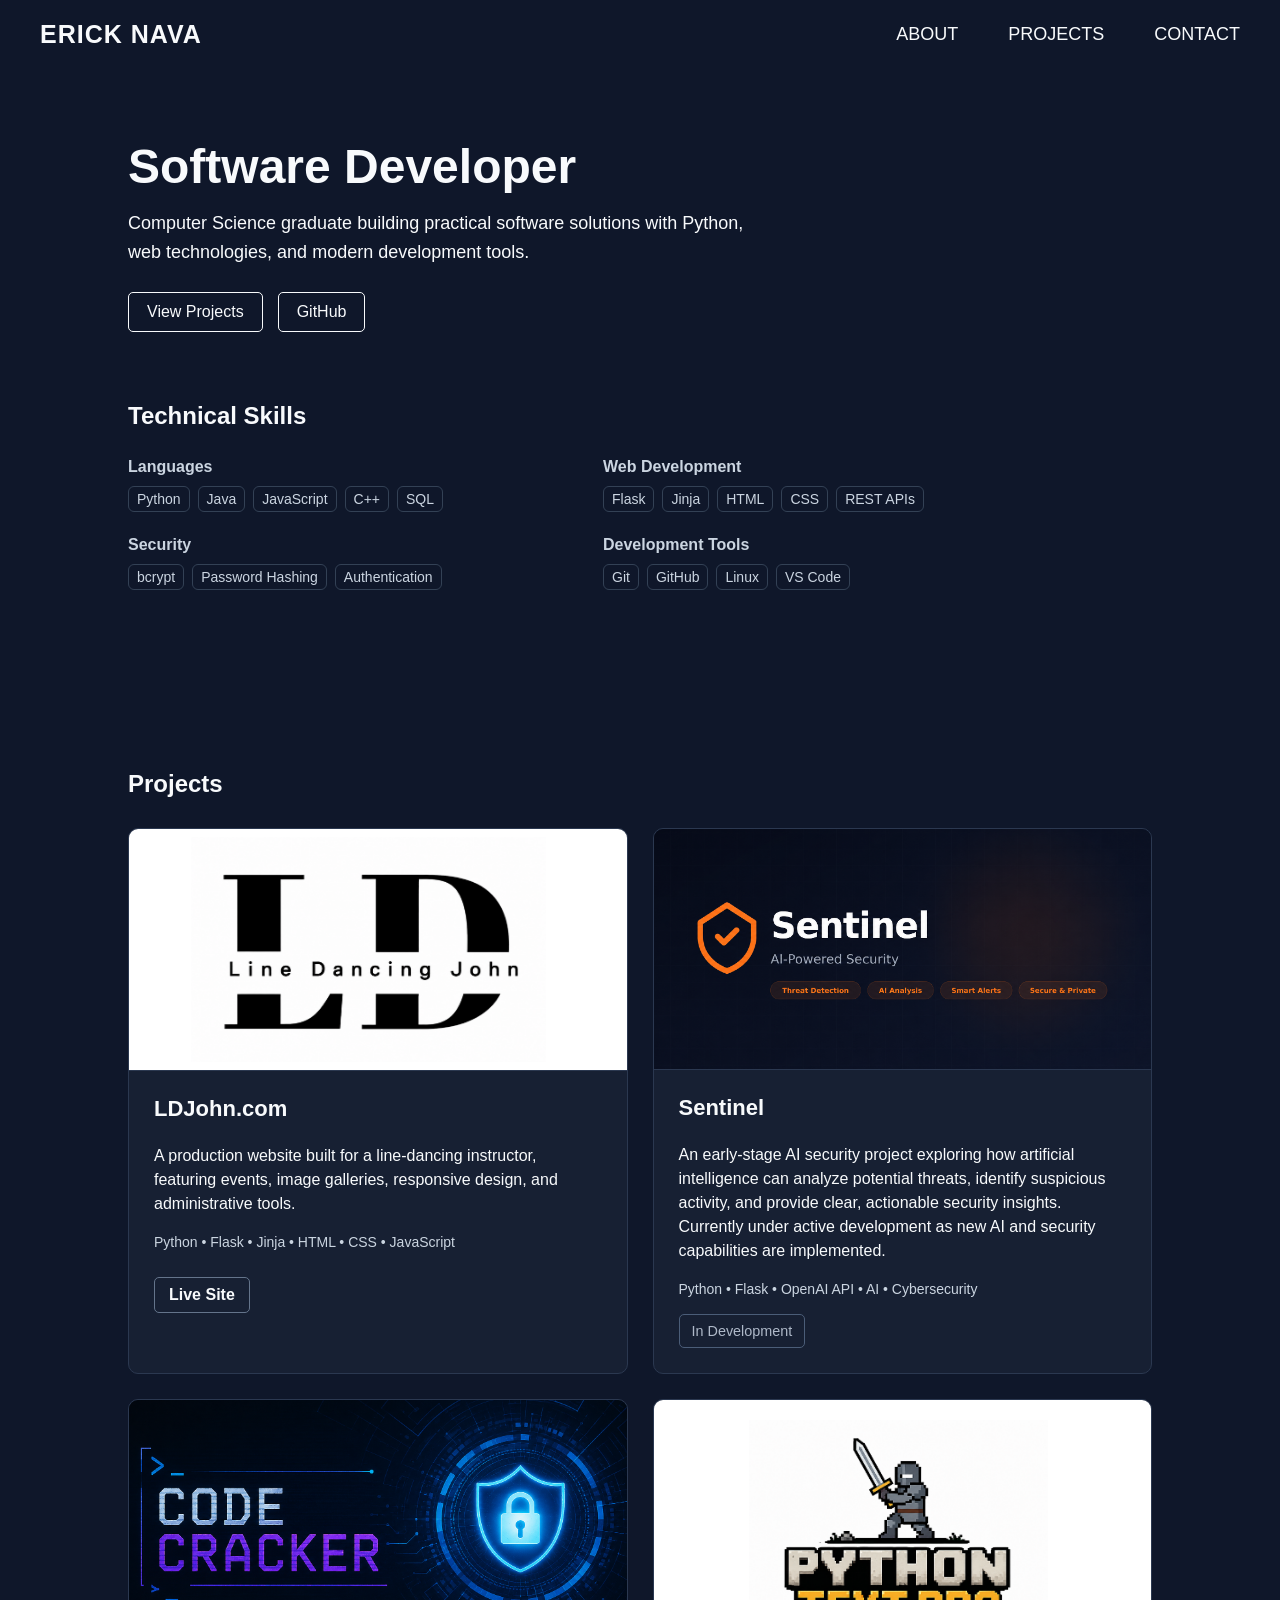
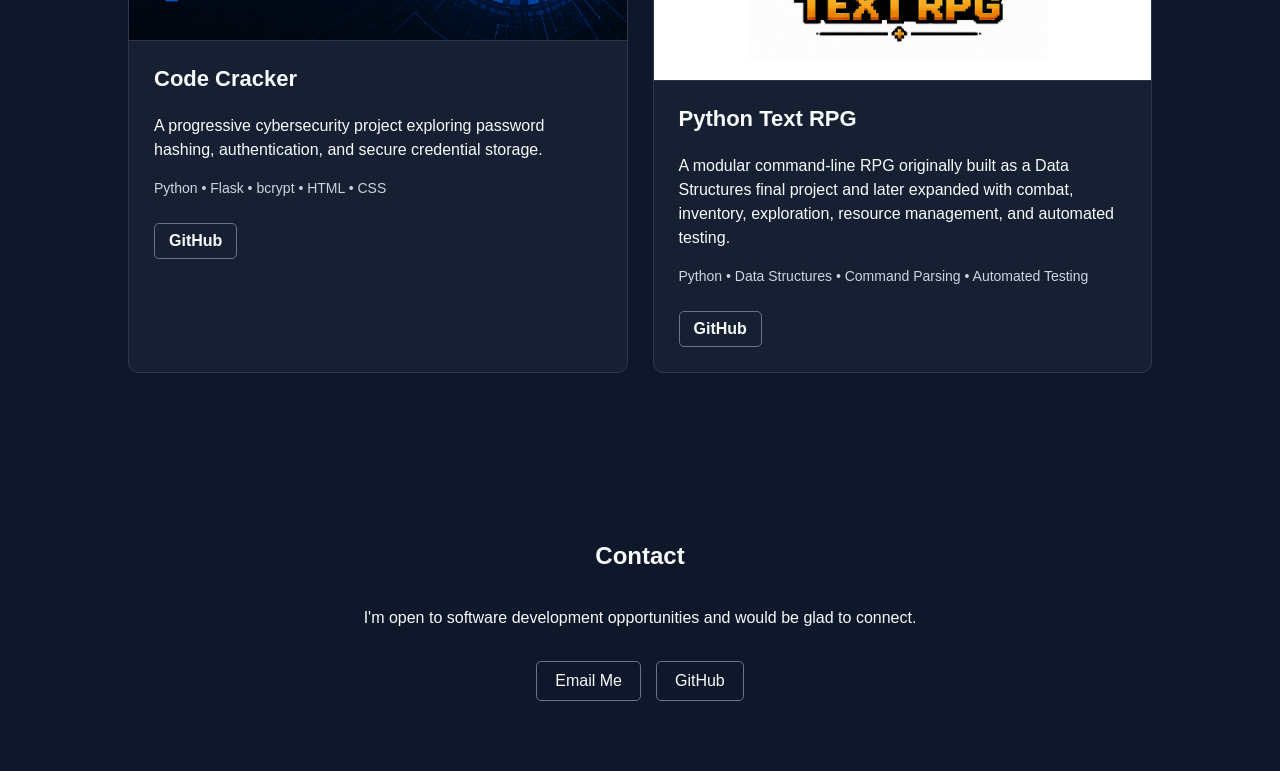
==== index.html @ c324d542 "Create initial developer portfolio" ====
<!DOCTYPE html>
<html lang="en">
<head>
    <meta charset="UTF-8">
    <meta name="viewport" content="width=device-width, initial-scale=1.0">
    <link rel="stylesheet" href="style.css">
    <title>Erick Nava</title>
</head>
<body>
    <header>
        <nav>
            <p>ERICK NAVA</p>

            <div class="nav-links">
                <a href="#about">ABOUT</a>
                <a href="#projects">PROJECTS</a>
                <a href="#contact">CONTACT</a>
            </div>
        </nav>
    </header>

    <main>

        <section id="about">

            <div class="about-intro">
                <h1>Software Developer</h1>

                <p>
                    Computer Science graduate building practical software solutions
                    with Python, web technologies, and modern development tools.
                </p>

                <div class="hero-actions">
                    <a href="#projects">View Projects</a>

                    <a href="https://github.com/ErickNava86" target="_blank"
                    rel="noopener noreferrer">GitHub</a>
                </div>
            </div>

            <div class="about-skills">
                <h2>Technical Skills</h2>

                <div class="skill-grid">
                    <div class="skill-card">
                        <h3>Languages</h3>
                        <div class="skill-tags">
                            <span>Python</span>
                            <span>Java</span>
                            <span>JavaScript</span>
                            <span>C++</span>
                            <span>SQL</span>
                        </div>
                    </div>

                    <div class="skill-card">
                        <h3>Web Development</h3>
                        <div class="skill-tags">
                            <span>Flask</span>
                            <span>Jinja</span>
                            <span>HTML</span>
                            <span>CSS</span>
                            <span>REST APIs</span>
                        </div>
                    </div>

                    <div class="skill-card">
                        <h3>Security</h3>
                        <div class="skill-tags">
                            <span>bcrypt</span>
                            <span>Password Hashing</span>
                            <span>Authentication</span>
                        </div>
                    </div>

                    <div class="skill-card">
                        <h3>Development Tools</h3>
                        <div class="skill-tags">
                            <span>Git</span>
                            <span>GitHub</span>
                            <span>Linux</span>
                            <span>VS Code</span>
                        </div>
                    </div>
                </div>
            </div>

        </section>

        <section id="projects">

            <h2>Projects</h2>

            <div class="project-grid">

                <article class="project-card">
                
                    <img
                        src="images/LD-Icon.png"
                        alt="LDJohn.com website"
                        class="project-image LD-logo"
                    >
                
                    <div class="project-content">
                    
                        <h3>LDJohn.com</h3>
                    
                        <p>
                            A production website built for a line-dancing instructor,
                            featuring events, image galleries, responsive design,
                            and administrative tools.
                        </p>
                    
                        <p class="project-tech">
                            Python • Flask • Jinja • HTML • CSS • JavaScript
                        </p>
                    
                        <div class="project-links">
                            <a
                                href="https://ldjohn.com"
                                target="_blank"
                                rel="noopener noreferrer"
                            >
                                Live Site
                            </a>
                        </div>
                    
                    </div>
                
                </article>

                <article class="project-card">
                    <img
                        src="images/sentinel-logo.png"
                        alt="Sentinel AI Security project"
                        class="project-image"
                    >

                    <div class="project-content">
                        <h3>Sentinel</h3>
                    
                        <p>
                            An early-stage AI security project exploring how artificial
                            intelligence can analyze potential threats, identify suspicious
                            activity, and provide clear, actionable security insights.
                            Currently under active development as new AI and security
                            capabilities are implemented.
                        </p>
                    
                        <p class="project-tech">
                            Python • Flask • OpenAI API • AI • Cybersecurity
                        </p>
                    
                        <div class="project-links">
                            <span class="project-status">In Development</span>
                        </div>
                        
                    </div>
                </article>

                <article class="project-card">
                
                    <img
                        src="images/code-cracker-logo.png"
                        alt="Password Security Lab login interface"
                        class="project-image code-cracker-logo"
                    >
                
                    <div class="project-content">
                    
                        <h3>Code Cracker</h3>
                    
                        <p>
                            A progressive cybersecurity project exploring password hashing,
                            authentication, and secure credential storage.
                        </p>
                    
                        <p class="project-tech">
                            Python • Flask • bcrypt • HTML • CSS
                        </p>
                    
                        <div class="project-links">
                            <a
                                href="https://github.com/ErickNava86"
                                target="_blank"
                                rel="noopener noreferrer"
                            >
                                GitHub
                            </a>
                        </div>
                    
                    </div>
                
                </article>
                    


                <article class="project-card">

                    <img
                        src="images/python-text-rpg-logo.png"
                        alt="Python Text RPG"
                        class="project-image rpg-logo"
                    >

                    <div class="project-content">
                    
                        <h3>Python Text RPG</h3>
                    
                        <p>
                            A modular command-line RPG originally built as a Data Structures
                            final project and later expanded with combat, inventory, exploration,
                            resource management, and automated testing.
                        </p>
                    
                        <p class="project-tech">
                            Python • Data Structures • Command Parsing • Automated Testing
                        </p>
                    
                        <div class="project-links">
                            <a
                                href="https://github.com/ErickNava86/python-text-rpg"
                                target="_blank"
                                rel="noopener noreferrer"
                            >
                                GitHub
                            </a>
                        </div>
                    
                    </div>
                
                </article>

            </div>

        </section>

        <section id="contact">
            <h2>Contact</h2>

            <p>
                I'm open to software development opportunities and would be glad to connect.
            </p>

            <div class="contact-links">
                <a href="mailto:navaerick86@gmail.com">Email Me</a>
                <a href="https://github.com/ErickNava86" target="_blank"
                rel="noopener noreferrer">GitHub</a>
            </div>

        </section>

    </main>

</body>

</html>
---- style.css ----
/* ----- GLOBAL ----- */

html {
    scroll-behavior: smooth;
}

body {
    margin: 0;
    font-family: Arial, sans-serif;
    background-color: #0f172a;
    color: #f8fafc;
}

#about,
#projects,
#contact {
    scroll-margin-top: 80px;
    max-width: 1200px;
    margin-left: auto;
    margin-right: auto;
}

/* ---- HEADER ----- */

header {
    position: sticky;
    top: 0;
    z-index: 1000;
    background-color: #0f172a;
}

/* ----- NAVIGATION ----- */

nav {
    display: flex;
    justify-content: space-between;
    max-width: 1300px;
    margin: 0 auto;
    align-items: center;
    padding: 20px 40px;
}

.nav-links {
    display: flex;
    gap: 50px;
}

.nav-links a {
    color: #f8fafc;
    text-decoration: none;
    font-size: 18px;
}

nav p {
    margin: 0;
    font-weight: 900;
    font-size: 25px;
    letter-spacing: 1px;
}

/* ----- ABOUT ----- */

#about {
    padding: 70px 10% 80px 10%;
}

.about-intro {
    margin-bottom: 70px;
}

#about h1 {
    font-size: 48px;
    margin: 0 0 15px 0;
}

#about .about-intro p {
    font-size: 18px;
    line-height: 1.6;
    max-width: 650px;
    margin: 0;
}

.hero-actions a:hover,
.project-links a:hover,
.contact-links a:hover {
    background-color: #253352;
}

.hero-actions {
    display: flex;
    gap: 15px;
    margin-top: 25px;
}

.hero-actions a {
    color: #f8fafc;
    text-decoration: none;
    border: 1px solid #f8fafc;
    padding: 10px 18px;
    border-radius: 5px;
}

/* ----- SKILLS ----- */

.about-skills {
    max-width: 900px;
}

.about-skills h2 {
    margin: 0 0 28px 0;
    font-size: 24px;
}

.skill-grid {
    display: grid;
    grid-template-columns: repeat(2, 1fr);
    gap: 24px 50px;
}

.skill-card {
    padding: 0;
}

.skill-card h3 {
    margin: 0 0 10px 0;
    font-size: 16px;
    font-weight: 600;
    color: #cbd5e1;
}

.skill-tags {
    display: flex;
    gap: 8px;
    flex-wrap: wrap;
}

.skill-tags span {
    padding: 4px 8px;
    background-color: transparent;
    border: 1px solid #334155;
    border-radius: 6px;
    color: #cbd5e1;
    font-size: 14px;
}

/* ----- PROJECTS ----- */

#projects {
    padding: 80px 10%;
}

.project-grid {
    display: grid;
    grid-template-columns: repeat(2, 1fr);
    gap: 25px;
    margin-top: 30px;
}

.project-card {
    background-color: #172033;
    border: 1px solid #2b3850;
    border-radius: 10px;
    overflow: hidden;
    padding: 0;
}
.project-image {
    width: 100%;
    height: 240px;
    display: block;
    object-fit: cover;
    border-bottom: 1px solid #2b3850;
}

.project-content {
    padding: 25px;
}

.LD-logo {
    height: 225px;
    object-fit: contain;
    object-position: center;
    background-color: #ffffff;
    padding: 8px;
    object-position: 38% center;

}

.code-cracker-logo {
    width: 100%;
    height: 240px;
    object-fit: cover;
    object-position: center;
    padding: 0;
}

.rpg-logo {
    object-fit: contain;
    object-position: center;
    background-color: #ffffff;
    padding: 20px;
    object-position: 38% center;
}

.project-card h3 {
    margin-top: 0;
    font-size: 22px;
}

.project-card p {
    line-height: 1.5;
}

.project-tech {
    font-size: 14px;
    color: #cbd5e1;
}

.project-links a {
    display: inline-block;
    color: #f8fafc;
    text-decoration: none;
    font-weight: 600;
    border: 1px solid #64748b;
    padding: 8px 14px;
    border-radius: 5px;
    margin-top: 10px;
}

.project-status {
    display: inline-block;
    padding: 8px 12px;
    border: 1px solid #4b5d78;
    border-radius: 5px;
    color: #aeb8c8;
    font-size: 0.9rem;
}

/* ----- CONTACT ----- */

#contact {
    padding: 70px 10%;
    text-align: center;
}

#contact p {
    max-width: 600px;
    line-height: 1.6;
    text-align: center;
    margin: 0 auto;
    padding: 15px 0 30px 0;
}

.contact-links {
    display: flex;
    gap: 15px;
    justify-content: center;
}

.contact-links a {
    display: inline-block;
    color: #f8fafc;
    text-decoration: none;
    border: 1px solid #64748b;
    padding: 10px 18px;
    border-radius: 5px;
}


/* ----- RESPONSIVE ----- */


/* ----- SMALL LAPTOP ----- */

@media (max-width: 1100px) {

    nav {
        max-width: 1000px;
    }

}

/* ----- TABLET ----- */

@media (max-width: 900px) {

    nav {
        max-width: 800px;
        padding: 20px 40px;
    }

    nav p {
        font-size: x-large;
    }

    .nav-links {
        gap: 30px;
    }

    #about {
        padding-top: 55px;
        padding-bottom: 65px;
    }

    .about-intro {
        margin-bottom: 55px;
    }

    .skill-grid {
        gap: 22px 35px;
    }

}


/* ----- PHONE ----- */

@media (max-width: 600px) {

    nav {
        flex-direction: column;
        gap: 20px;
    }

    .nav-links {
        gap: 28px;
    }

    #about {
        padding: 60px 8%;
    }

    .about-intro {
        margin-bottom: 55px;
    }

    #about h1 {
        font-size: 38px;
    }

    .about-skills h2,
    .skill-card h3 {
        text-align: center;
    }

    .skill-grid {
        grid-template-columns: 1fr;
        gap: 24px;
    }

    .skill-tags {
        justify-content: center;
    }

    .project-grid {
        grid-template-columns: 1fr;
        gap: 20px;
    }

    .project-image {
        height: 200px;
    }

    .project-content {
        padding: 24px;
    }

    #projects h2 {
        text-align: center;
    }


    #contact {
        padding: 10px 8% 50px 8%;
    }
}
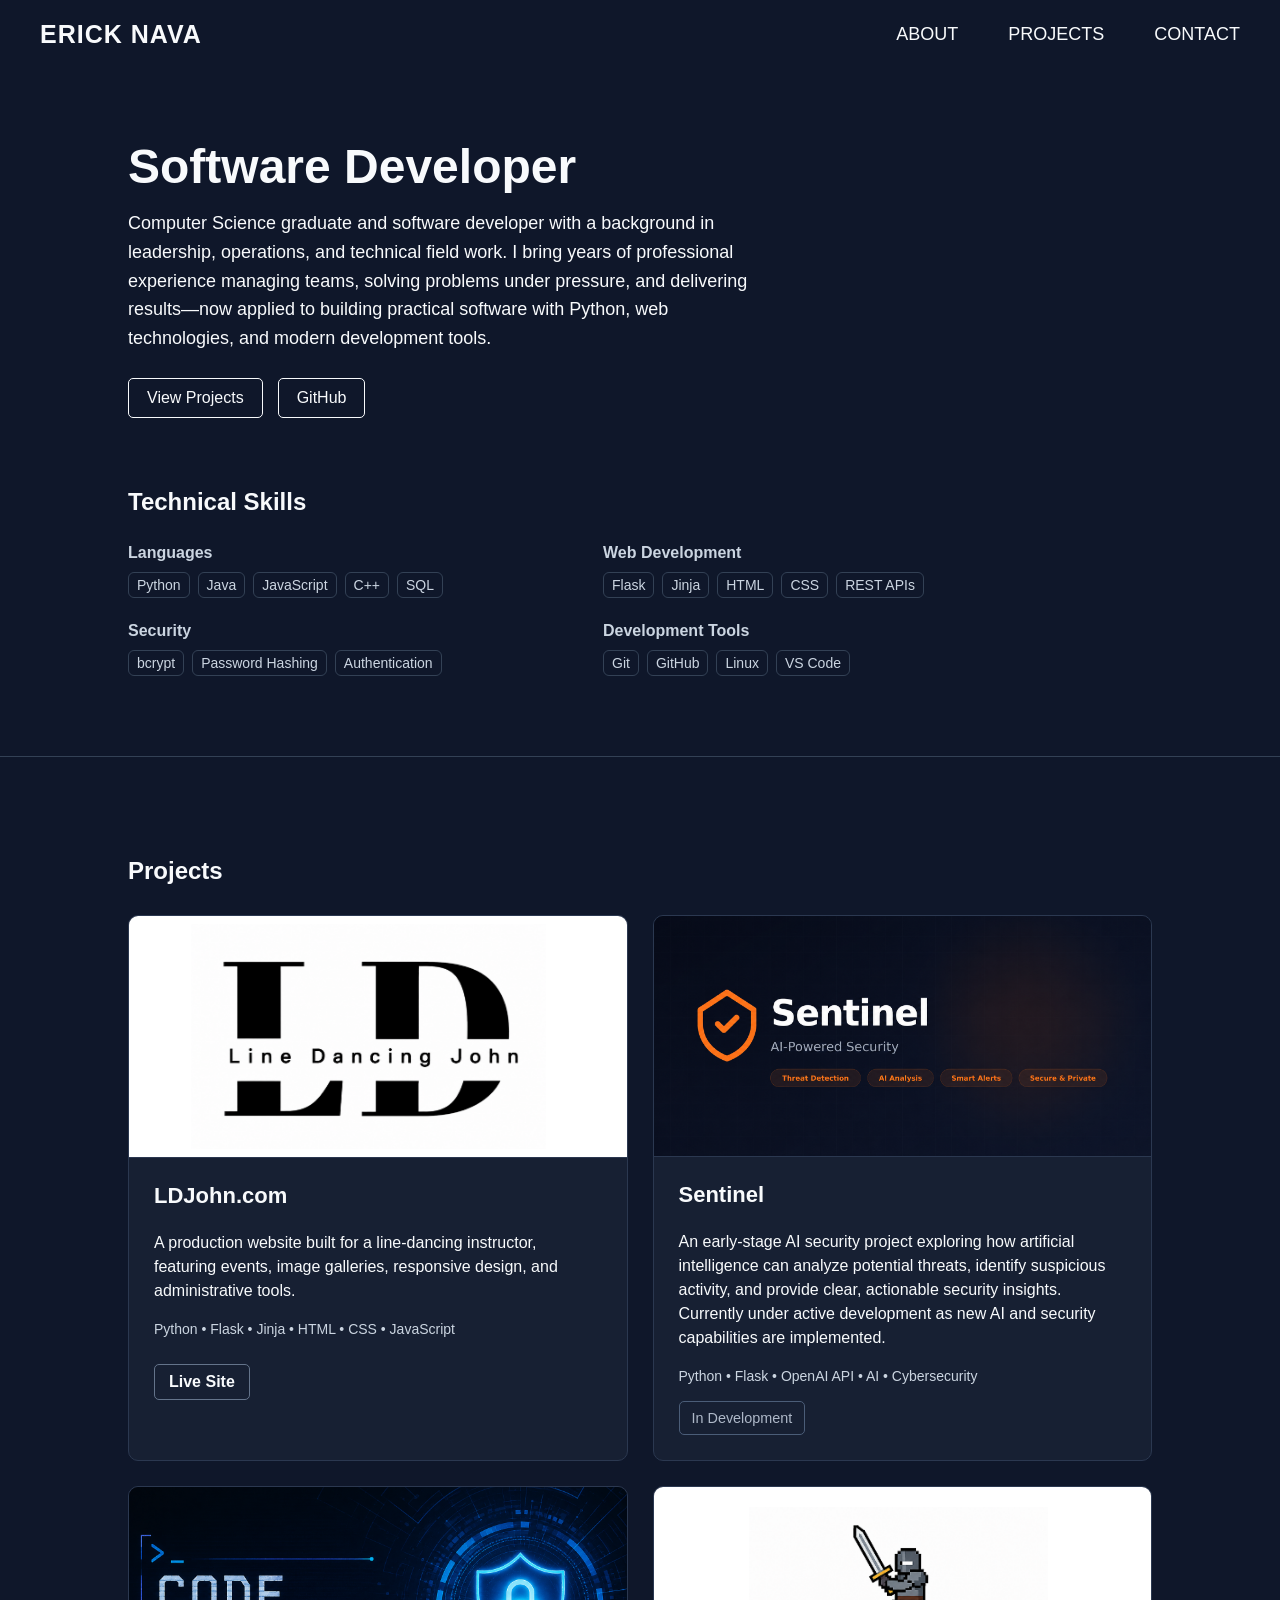
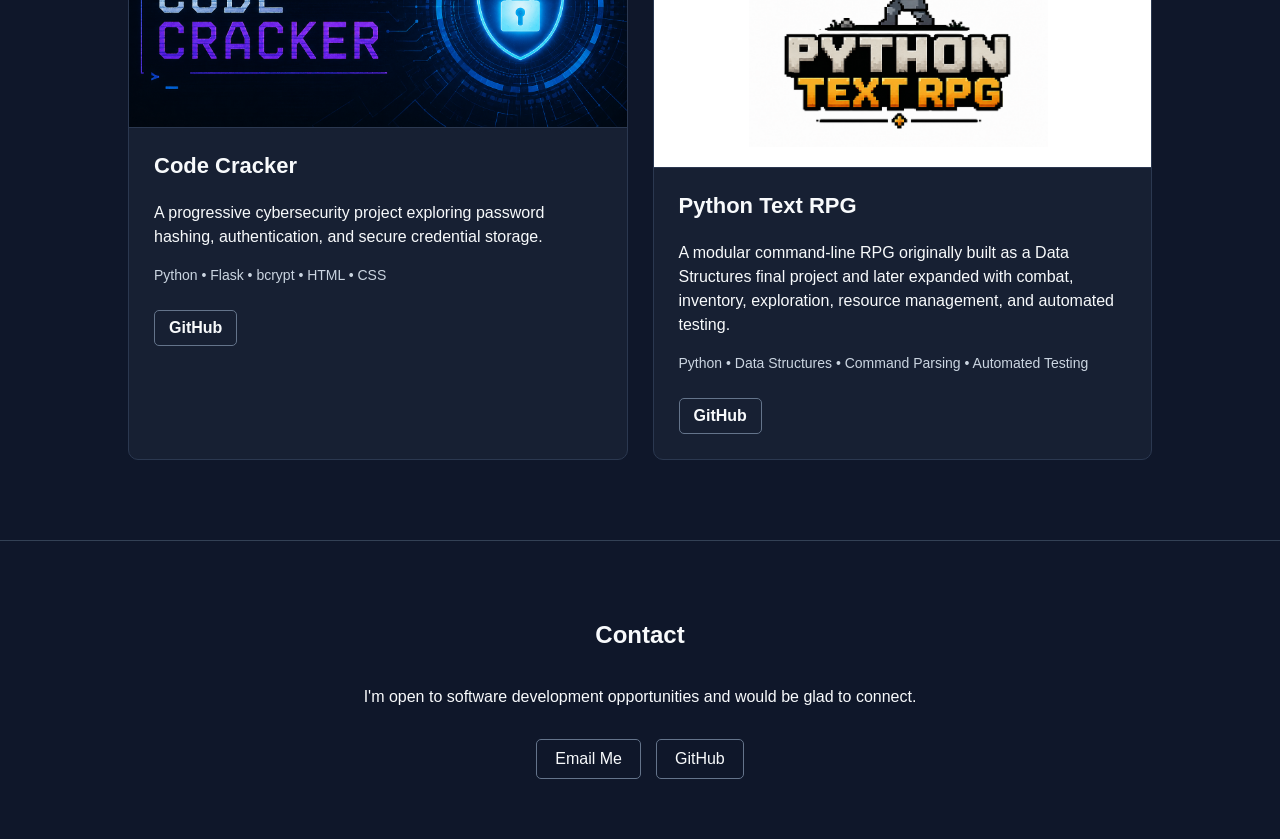
==== commit 7c8f1363: "About section update" ====
--- a/index.html
+++ b/index.html
@@ -27,8 +27,10 @@
                 <h1>Software Developer</h1>
 
                 <p>
-                    Computer Science graduate building practical software solutions
-                    with Python, web technologies, and modern development tools.
+                Computer Science graduate and software developer with a background in leadership, operations, 
+                and technical field work. I bring years of professional experience managing teams, 
+                solving problems under pressure, and delivering results—now applied to building practical software with Python, 
+                web technologies, and modern development tools.
                 </p>
 
                 <div class="hero-actions">
--- a/style.css
+++ b/style.css
@@ -147,6 +147,7 @@
 
 #projects {
     padding: 80px 10%;
+    border-top: 1px solid #334155;
 }
 
 .project-grid {
@@ -238,8 +239,9 @@
 /* ----- CONTACT ----- */
 
 #contact {
-    padding: 70px 10%;
+    padding: 60px 10%;
     text-align: center;
+    border-top: 1px solid #334155;
 }
 
 #contact p {
@@ -314,7 +316,7 @@
 
 /* ----- PHONE ----- */
 
-@media (max-width: 600px) {
+@media (max-width: 550px) {
 
     nav {
         flex-direction: column;
@@ -325,8 +327,10 @@
         gap: 28px;
     }
 
+    /* ABOUT */
+
     #about {
-        padding: 60px 8%;
+        padding: 60px 8% 25px;
     }
 
     .about-intro {
@@ -342,13 +346,22 @@
         text-align: center;
     }
 
+    /* SKILLS */
+
     .skill-grid {
         grid-template-columns: 1fr;
         gap: 24px;
     }
 
     .skill-tags {
-        justify-content: center;
+        justify-content: flex-start;
+    }
+
+    /* PROJECTS */
+
+    #projects {
+    padding: 28px 8% 80px;
+    border-top: 1px solid #334155;
     }
 
     .project-grid {
@@ -365,11 +378,35 @@
     }
 
     #projects h2 {
-        text-align: center;
-    }
-
+        text-align: left;
+    }
+
+    /* ----- PHONE CONTACT ----- */
 
     #contact {
         padding: 10px 8% 50px 8%;
     }
-}
+
+    /* ---- PHONE TECH SKILLS ----- */
+
+    .about-skills {
+        text-align: left;
+    }
+
+    .about-skills h2 {
+        text-align: left;
+    }
+
+    .skill-card {
+        text-align: left;
+    }
+
+    .skill-card h3 {
+        text-align: left;
+    }
+
+    .skill-tags {
+        justify-content: flex-start;
+    }
+
+}
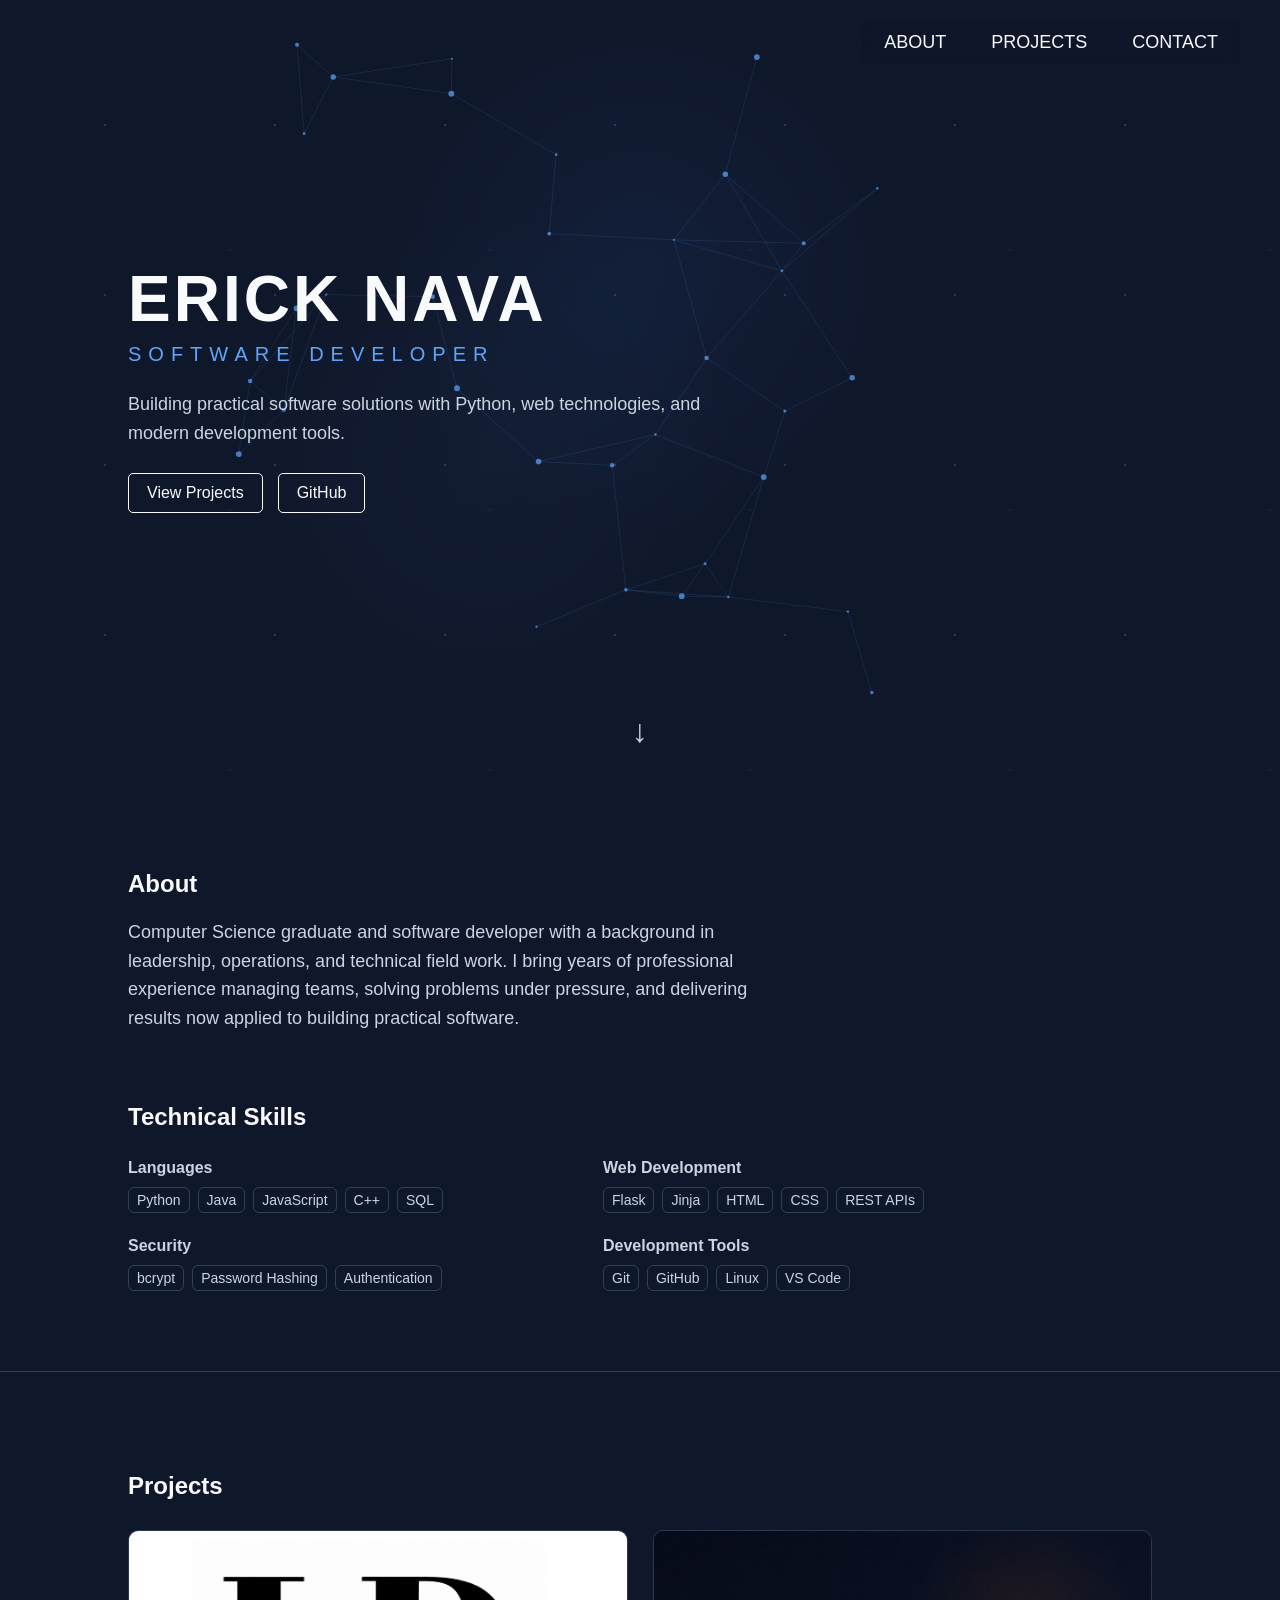
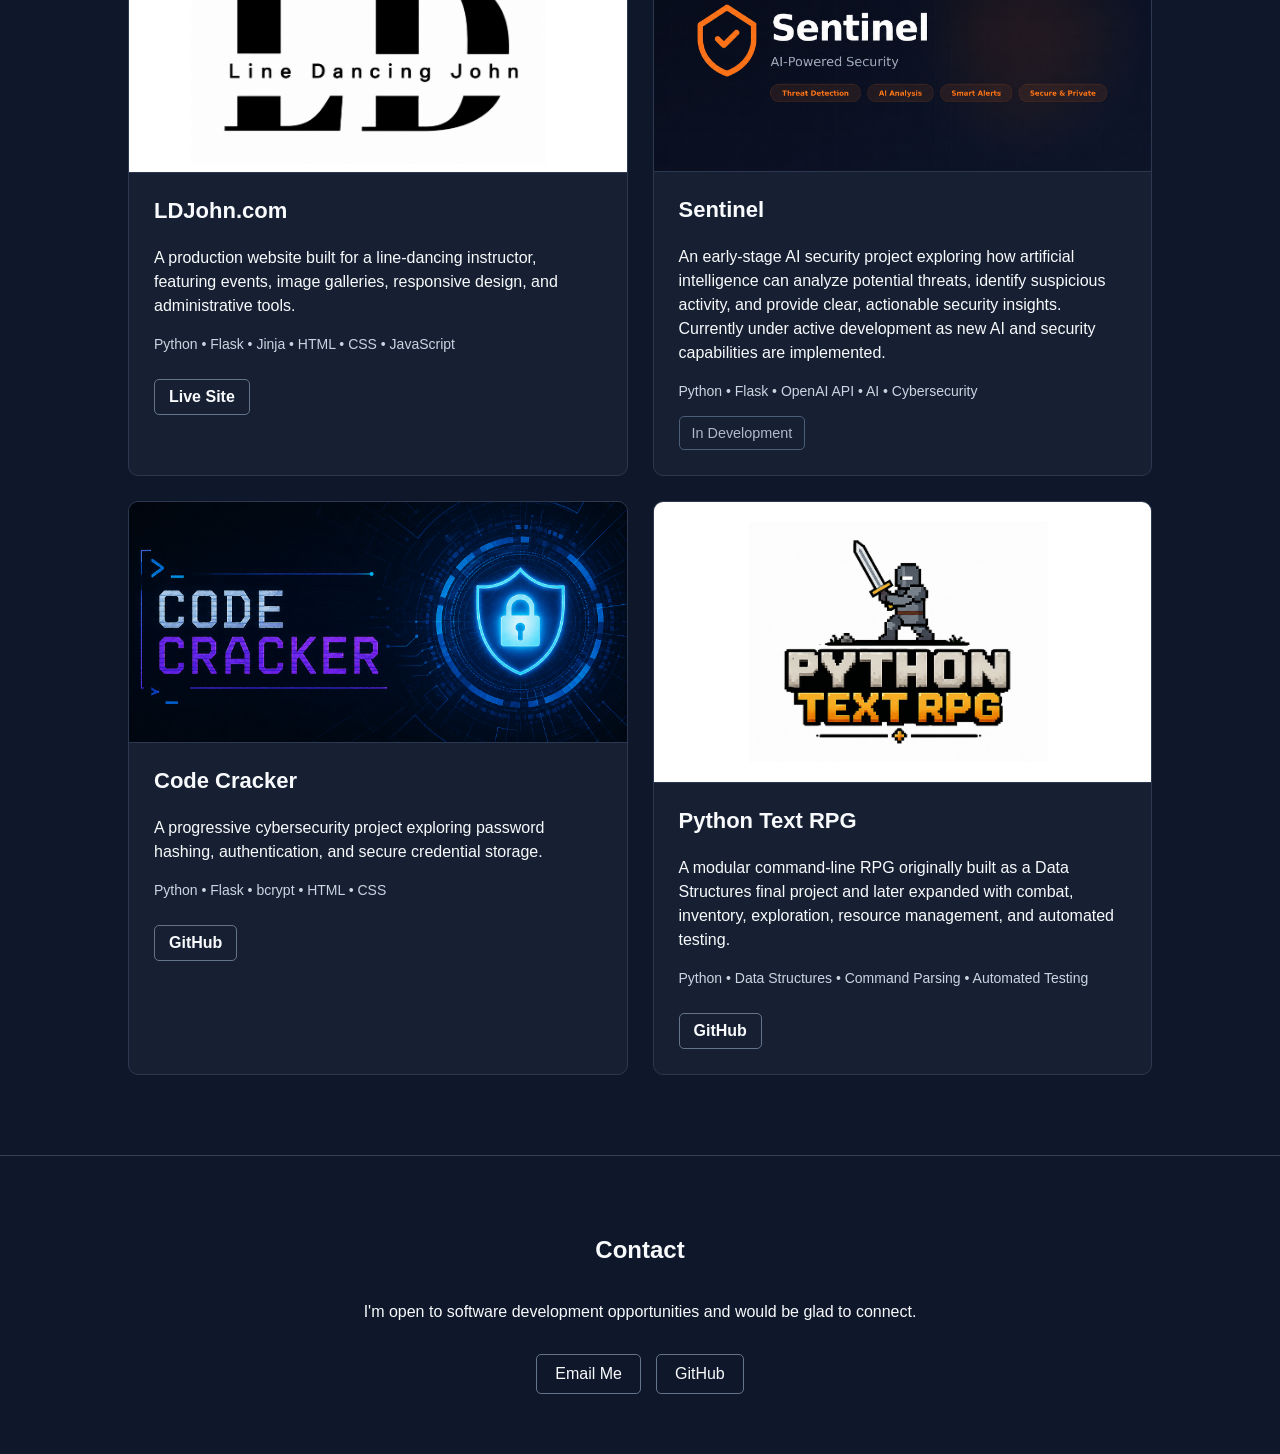
==== commit e2ae6ffb: "Add interactive network hero animation" ====
--- a/index.html
+++ b/index.html
@@ -9,8 +9,6 @@
 <body>
     <header>
         <nav>
-            <p>ERICK NAVA</p>
-
             <div class="nav-links">
                 <a href="#about">ABOUT</a>
                 <a href="#projects">PROJECTS</a>
@@ -21,25 +19,64 @@
 
     <main>
 
-        <section id="about">
-
-            <div class="about-intro">
-                <h1>Software Developer</h1>
-
-                <p>
-                Computer Science graduate and software developer with a background in leadership, operations, 
-                and technical field work. I bring years of professional experience managing teams, 
-                solving problems under pressure, and delivering results—now applied to building practical software with Python, 
+    <section id="hero">
+
+        <canvas id="network-canvas"></canvas>
+
+        <div class="hero-content">
+
+            <p class="hero-name">ERICK NAVA</p>
+
+            <h1>Software Developer</h1>
+
+            <p class="hero-description">
+                Building practical software solutions with Python,
                 web technologies, and modern development tools.
-                </p>
-
-                <div class="hero-actions">
-                    <a href="#projects">View Projects</a>
-
-                    <a href="https://github.com/ErickNava86" target="_blank"
-                    rel="noopener noreferrer">GitHub</a>
-                </div>
-            </div>
+            </p>
+
+            <div class="hero-actions">
+
+                <a href="#projects">
+                    View Projects
+                </a>
+
+                <a
+                    href="https://github.com/ErickNava86"
+                    target="_blank"
+                    rel="noopener noreferrer"
+                >
+                    GitHub
+                </a>
+
+            </div>
+
+        </div>
+
+        <a href="#about" class="hero-scroll" aria-label="Scroll to About section">
+            ↓
+        </a>
+
+    </section>
+
+
+    <section id="about">
+
+        <div class="about-intro">
+
+            <h2>About</h2>
+
+            <p>
+                Computer Science graduate and software developer with a background
+                in leadership, operations, and technical field work. I bring years
+                of professional experience managing teams, solving problems under
+                pressure, and delivering results now applied to building practical
+                software.
+            </p>
+
+        </div>
+
+
+        <div class="about-skills">
 
             <div class="about-skills">
                 <h2>Technical Skills</h2>
@@ -255,6 +292,8 @@
 
     </main>
 
+    <script src="script.js"></script>
+
 </body>
 
 </html>
--- a/style.css
+++ b/style.css
@@ -23,26 +23,35 @@
 /* ---- HEADER ----- */
 
 header {
-    position: sticky;
+    position: absolute;
     top: 0;
+    left: 0;
+    width: 100%;
+
     z-index: 1000;
-    background-color: #0f172a;
+    background-color: transparent;
 }
 
 /* ----- NAVIGATION ----- */
 
 nav {
     display: flex;
-    justify-content: space-between;
-    max-width: 1300px;
+    justify-content: flex-end;
+    max-width: 1400px;
     margin: 0 auto;
-    align-items: center;
     padding: 20px 40px;
 }
 
 .nav-links {
     display: flex;
-    gap: 50px;
+    gap: 45px;
+
+    padding: 12px 22px;
+
+    background-color: rgba(15, 23, 42, 0.78);
+
+
+    backdrop-filter: blur(8px);
 }
 
 .nav-links a {
@@ -58,6 +67,92 @@
     letter-spacing: 1px;
 }
 
+/* ------ CANVAS ------ */
+
+#network-canvas {
+    position: absolute;
+
+    top: 0;
+    left: 0;
+
+    width: 100%;
+    height: 100%;
+
+    z-index: 1;
+}
+
+/* ----- HERO ----- */
+
+#hero {
+    position: relative;
+    min-height: 650px;
+    overflow: hidden;
+
+    display: flex;
+    align-items: center;
+
+    max-width: 1400px;
+    margin: 0 auto;
+
+    padding: 40px 10%;
+}
+
+.hero-content {
+    position: relative;
+    z-index: 2;
+    max-width: 650px;
+}
+
+.hero-name {
+    margin: 0 0 12px;
+
+    font-size: 64px;
+    font-weight: 900;
+
+    letter-spacing: 3px;
+    line-height: 1;
+
+    color: #f8fafc;
+}
+
+#hero h1 {
+    margin: 0 0 24px;
+
+    font-size: 20px;
+    font-weight: 500;
+
+    text-transform: uppercase;
+    letter-spacing: 7px;
+
+    color: #60a5fa;
+}
+
+.hero-description {
+    margin: 0;
+    max-width: 600px;
+
+    font-size: 18px;
+    line-height: 1.6;
+
+    color: #cbd5e1;
+}
+
+.hero-scroll {
+    position: absolute;
+
+    bottom: 30px;
+    left: 50%;
+
+    transform: translateX(-50%);
+
+    color: #cbd5e1;
+    text-decoration: none;
+
+    font-size: 32px;
+
+    z-index: 2;
+}
+
 /* ----- ABOUT ----- */
 
 #about {
@@ -78,7 +173,10 @@
     line-height: 1.6;
     max-width: 650px;
     margin: 0;
-}
+    color: #cbd5e1;
+}
+
+/* ----- HERO ----- */
 
 .hero-actions a:hover,
 .project-links a:hover,
@@ -98,6 +196,61 @@
     border: 1px solid #f8fafc;
     padding: 10px 18px;
     border-radius: 5px;
+}
+
+.hero-content {
+    position: relative;
+    z-index: 2;
+    max-width: 700px;
+}
+
+#hero {
+    position: relative;
+    min-height: 700px;
+    overflow: hidden;
+
+    display: flex;
+    align-items: center;
+
+    max-width: 1400px;
+    margin: 0 auto;
+
+    padding: 40px 10%;
+
+    background:
+        radial-gradient(
+            circle at 50% 35%,
+            rgba(59, 130, 246, 0.08),
+            transparent 32%
+        ),
+        radial-gradient(
+            circle at 38% 60%,
+            rgba(96, 165, 250, 0.04),
+            transparent 28%
+        );
+}
+
+#hero::before {
+    content: "";
+    position: absolute;
+    inset: 0;
+
+    z-index: 0;
+    pointer-events: none;
+
+    background-image:
+        radial-gradient(circle, rgba(147, 197, 253, 0.35) 1px, transparent 1px),
+        radial-gradient(circle, rgba(96, 165, 250, 0.18) 1px, transparent 1px);
+
+    background-size:
+        170px 170px,
+        260px 260px;
+
+    background-position:
+        20px 40px,
+        100px 120px;
+
+    opacity: 0.55;
 }
 
 /* ----- SKILLS ----- */
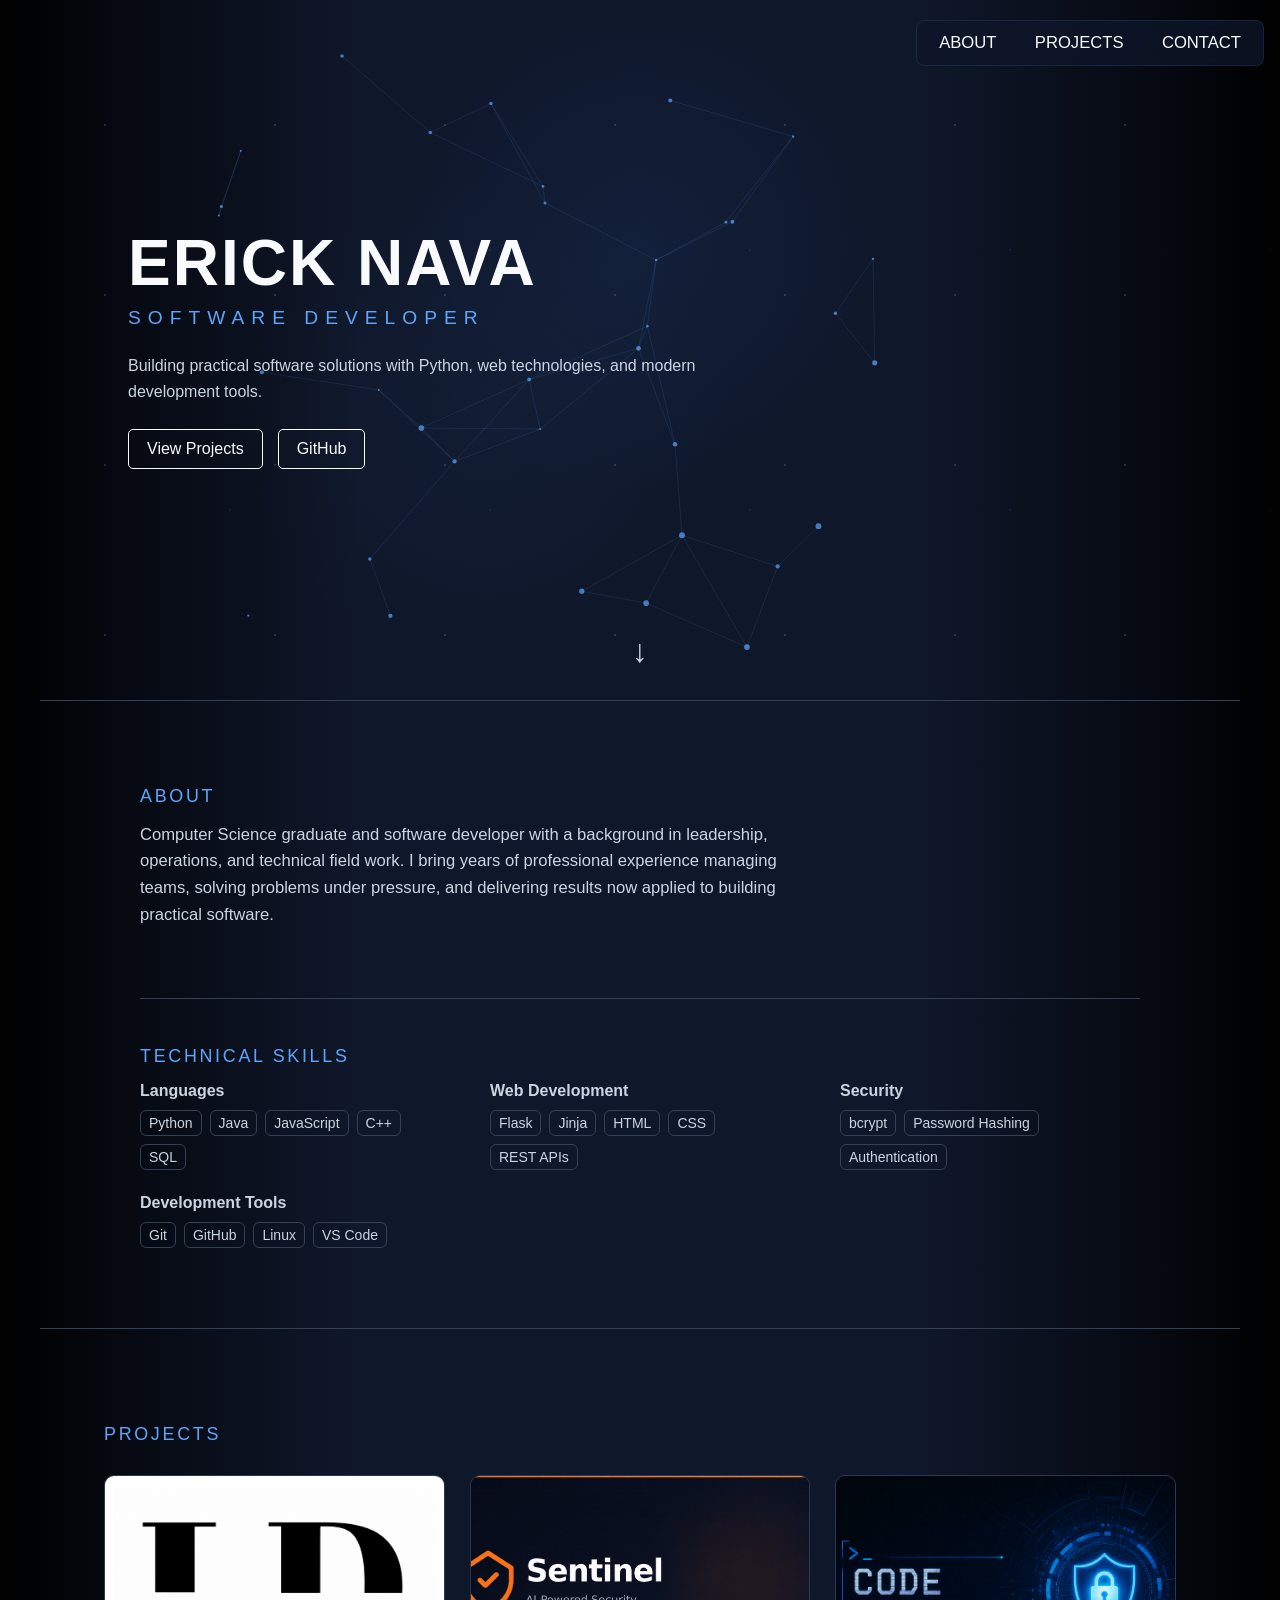
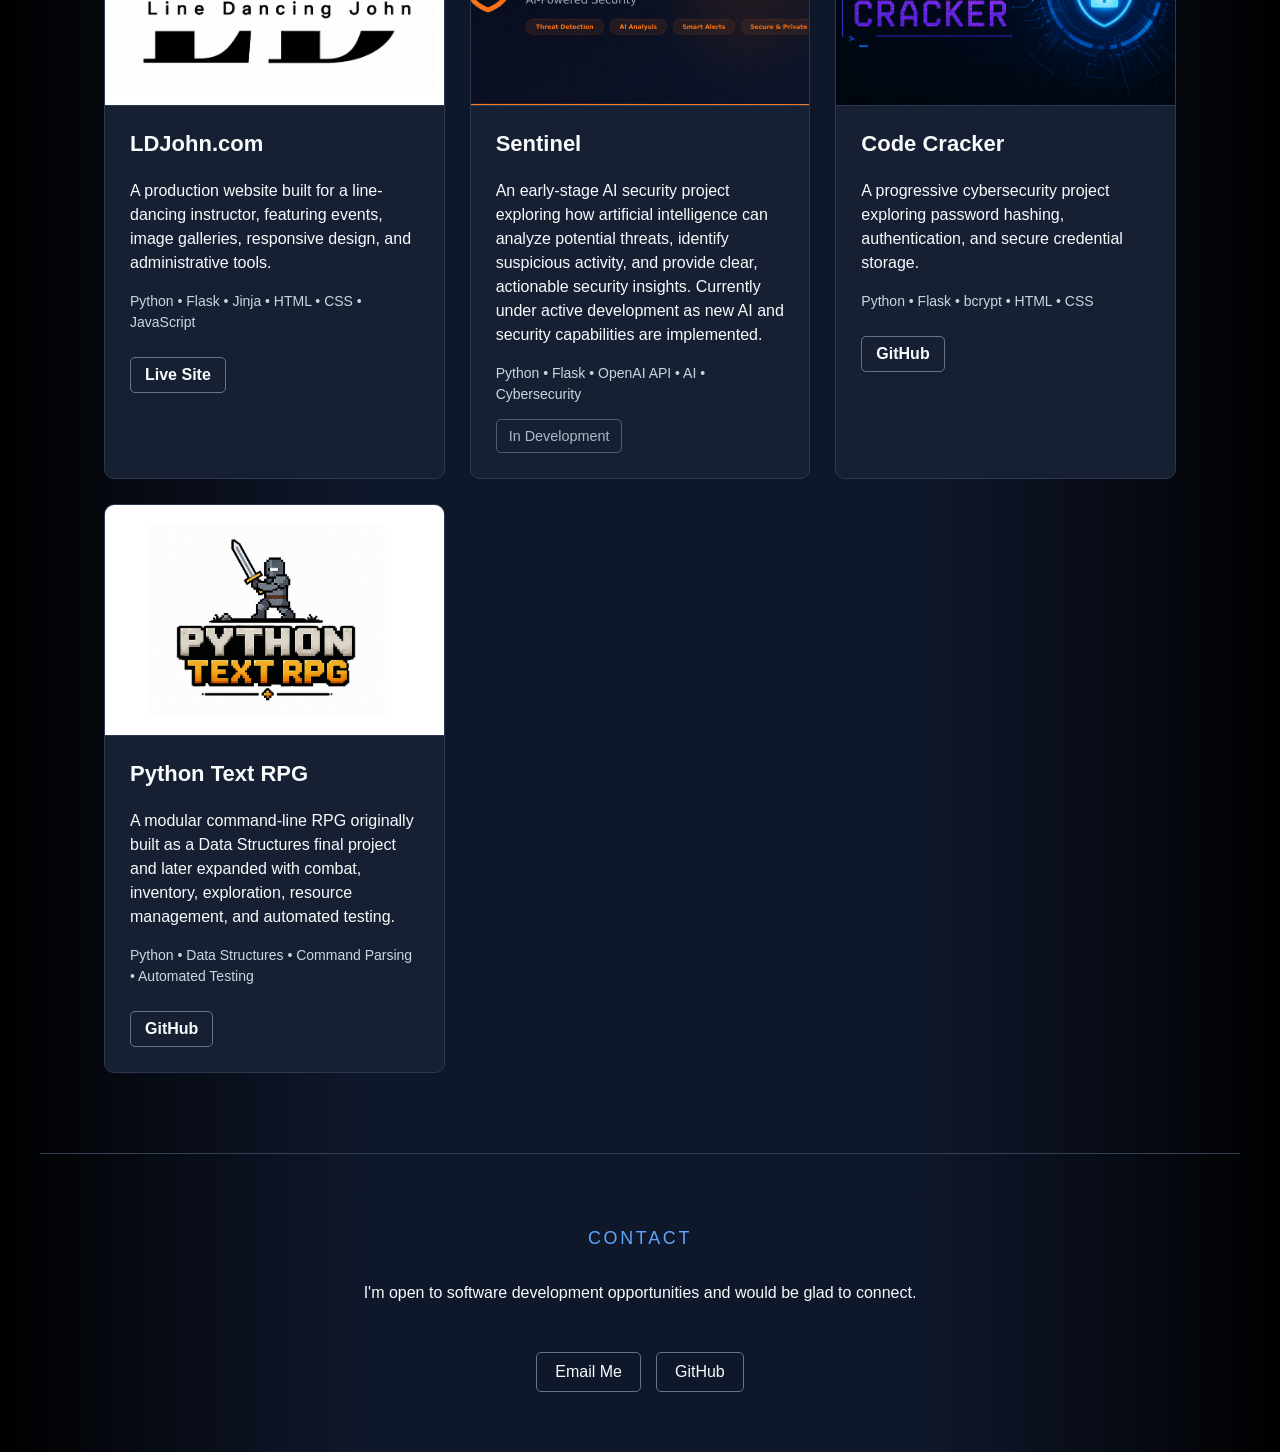
==== commit 77e69ad2: "Update interactive hero and responsive styling" ====
--- a/index.html
+++ b/index.html
@@ -78,7 +78,6 @@
 
         <div class="about-skills">
 
-            <div class="about-skills">
                 <h2>Technical Skills</h2>
 
                 <div class="skill-grid">
--- a/style.css
+++ b/style.css
@@ -2,54 +2,90 @@
 
 html {
     scroll-behavior: smooth;
+}
+
+* {
+    box-sizing: border-box;
 }
 
 body {
     margin: 0;
     font-family: Arial, sans-serif;
-    background-color: #0f172a;
+
+    background:
+        linear-gradient(
+            to right,
+            #000000 0%,
+            #070b14 12%,
+            #0f172a 28%,
+            #0f172a 72%,
+            #070b14 88%,
+            #000000 100%
+        );
+
     color: #f8fafc;
 }
 
 #about,
 #projects,
 #contact {
-    scroll-margin-top: 80px;
-    max-width: 1200px;
-    margin-left: auto;
-    margin-right: auto;
-}
-
-/* ---- HEADER ----- */
+    scroll-margin-top: 40px;
+
+    width: min(calc(100% - 32px), 1200px);
+    margin-inline: auto;
+}
+
+#about h2,
+#projects h2,
+#contact h2 {
+    color: #60a5fa;
+    font-size: clamp(16px, 1.4vw, 20px);
+    font-weight: 500;
+    letter-spacing: 0.15em;
+    text-transform: uppercase;
+    text-align: left;
+}
+
+
+/* ----- HEADER ----- */
 
 header {
     position: absolute;
     top: 0;
     left: 0;
+
     width: 100%;
 
     z-index: 1000;
     background-color: transparent;
 }
+
 
 /* ----- NAVIGATION ----- */
 
 nav {
     display: flex;
     justify-content: flex-end;
-    max-width: 1400px;
-    margin: 0 auto;
-    padding: 20px 40px;
+
+    width: min(calc(100% - 32px), 1400px);
+    margin-inline: auto;
+
+    padding-block: 20px;
 }
 
 .nav-links {
     display: flex;
-    gap: 45px;
-
-    padding: 12px 22px;
+
+    gap: clamp(20px, 3vw, 45px);
+
+    padding:
+        clamp(10px, 1vw, 12px)
+        clamp(16px, 2vw, 22px);
 
     background-color: rgba(15, 23, 42, 0.78);
 
+    border: 1px solid rgba(96, 165, 250, 0.12);
+    border-radius: 8px;
 
     backdrop-filter: blur(8px);
 }
@@ -57,23 +93,17 @@
 .nav-links a {
     color: #f8fafc;
     text-decoration: none;
-    font-size: 18px;
-}
-
-nav p {
-    margin: 0;
-    font-weight: 900;
-    font-size: 25px;
-    letter-spacing: 1px;
-}
-
-/* ------ CANVAS ------ */
+
+    font-size: clamp(14px, 1.3vw, 18px);
+}
+
+
+/* ----- CANVAS ----- */
 
 #network-canvas {
     position: absolute;
 
-    top: 0;
-    left: 0;
+    inset: 0;
 
     width: 100%;
     height: 100%;
@@ -81,141 +111,24 @@
     z-index: 1;
 }
 
+
 /* ----- HERO ----- */
 
 #hero {
     position: relative;
-    min-height: 650px;
+
+    min-height: clamp(580px, 78vh, 700px);
+
     overflow: hidden;
 
     display: flex;
     align-items: center;
 
-    max-width: 1400px;
-    margin: 0 auto;
-
-    padding: 40px 10%;
-}
-
-.hero-content {
-    position: relative;
-    z-index: 2;
-    max-width: 650px;
-}
-
-.hero-name {
-    margin: 0 0 12px;
-
-    font-size: 64px;
-    font-weight: 900;
-
-    letter-spacing: 3px;
-    line-height: 1;
-
-    color: #f8fafc;
-}
-
-#hero h1 {
-    margin: 0 0 24px;
-
-    font-size: 20px;
-    font-weight: 500;
-
-    text-transform: uppercase;
-    letter-spacing: 7px;
-
-    color: #60a5fa;
-}
-
-.hero-description {
-    margin: 0;
-    max-width: 600px;
-
-    font-size: 18px;
-    line-height: 1.6;
-
-    color: #cbd5e1;
-}
-
-.hero-scroll {
-    position: absolute;
-
-    bottom: 30px;
-    left: 50%;
-
-    transform: translateX(-50%);
-
-    color: #cbd5e1;
-    text-decoration: none;
-
-    font-size: 32px;
-
-    z-index: 2;
-}
-
-/* ----- ABOUT ----- */
-
-#about {
-    padding: 70px 10% 80px 10%;
-}
-
-.about-intro {
-    margin-bottom: 70px;
-}
-
-#about h1 {
-    font-size: 48px;
-    margin: 0 0 15px 0;
-}
-
-#about .about-intro p {
-    font-size: 18px;
-    line-height: 1.6;
-    max-width: 650px;
-    margin: 0;
-    color: #cbd5e1;
-}
-
-/* ----- HERO ----- */
-
-.hero-actions a:hover,
-.project-links a:hover,
-.contact-links a:hover {
-    background-color: #253352;
-}
-
-.hero-actions {
-    display: flex;
-    gap: 15px;
-    margin-top: 25px;
-}
-
-.hero-actions a {
-    color: #f8fafc;
-    text-decoration: none;
-    border: 1px solid #f8fafc;
-    padding: 10px 18px;
-    border-radius: 5px;
-}
-
-.hero-content {
-    position: relative;
-    z-index: 2;
-    max-width: 700px;
-}
-
-#hero {
-    position: relative;
-    min-height: 700px;
-    overflow: hidden;
-
-    display: flex;
-    align-items: center;
-
-    max-width: 1400px;
-    margin: 0 auto;
-
-    padding: 40px 10%;
+    width: min(100%, 1400px);
+    margin-inline: auto;
+
+    padding-block: clamp(50px, 6vw, 80px);
+    padding-inline: clamp(24px, 10vw, 140px);
 
     background:
         radial-gradient(
@@ -232,15 +145,25 @@
 
 #hero::before {
     content: "";
+
     position: absolute;
     inset: 0;
 
     z-index: 0;
+
     pointer-events: none;
 
     background-image:
-        radial-gradient(circle, rgba(147, 197, 253, 0.35) 1px, transparent 1px),
-        radial-gradient(circle, rgba(96, 165, 250, 0.18) 1px, transparent 1px);
+        radial-gradient(
+            circle,
+            rgba(147, 197, 253, 0.35) 1px,
+            transparent 1px
+        ),
+        radial-gradient(
+            circle,
+            rgba(96, 165, 250, 0.18) 1px,
+            transparent 1px
+        );
 
     background-size:
         170px 170px,
@@ -253,111 +176,273 @@
     opacity: 0.55;
 }
 
+.hero-content {
+    position: relative;
+
+    z-index: 2;
+
+    width: min(100%, 700px);
+}
+
+.hero-name {
+    margin: 0 0 12px;
+
+    font-family: "Segoe UI", Arial, sans-serif;
+
+    font-size: clamp(40px, 5vw, 70px);
+    font-weight: 600;
+
+    letter-spacing: clamp(1px, 0.25vw, 2px);
+    line-height: 1;
+
+    color: #f8fafc;
+}
+
+#hero h1 {
+    margin: 0 0 clamp(18px, 2vw, 24px);
+
+    font-family: "Segoe UI", Arial, sans-serif;
+
+    font-size: clamp(14px, 1.5vw, 20px);
+    font-weight: 400;
+
+    text-transform: uppercase;
+
+    letter-spacing: clamp(3px, 0.55vw, 7px);
+
+    color: #60a5fa;
+}
+
+.hero-description {
+    margin: 0;
+
+    width: min(100%, 600px);
+
+    font-size: clamp(15px, 1.25vw, 18px);
+    line-height: 1.6;
+
+    color: #cbd5e1;
+}
+
+.hero-actions {
+    display: flex;
+    flex-wrap: wrap;
+
+    gap: 15px;
+
+    margin-top: clamp(20px, 2vw, 25px);
+}
+
+.hero-actions a {
+    color: #f8fafc;
+
+    text-decoration: none;
+
+    border: 1px solid #f8fafc;
+
+    padding: 10px 18px;
+
+    border-radius: 5px;
+}
+
+.hero-scroll {
+    position: absolute;
+
+    bottom: clamp(20px, 3vw, 30px);
+    left: 50%;
+
+    transform: translateX(-50%);
+
+    z-index: 2;
+
+    color: #cbd5e1;
+
+    text-decoration: none;
+
+    font-size: clamp(26px, 2.5vw, 32px);
+}
+
+
+/* ----- BUTTON HOVERS ----- */
+
+.hero-actions a:hover,
+.project-links a:hover,
+.contact-links a:hover {
+    background-color: #253352;
+}
+
+
+/* ----- ABOUT ----- */
+
+#about {
+    padding-block:
+        clamp(50px, 6vw, 70px)
+        clamp(55px, 7vw, 80px);
+
+    padding-inline: clamp(20px, 5vw, 80px);
+
+    border-top: 1px solid #334155;
+
+    color: #cbd5e1;
+}
+
+.about-intro {
+    width: min(100%, 1000px);
+
+    margin-inline: auto;
+
+    margin-bottom: clamp(45px, 6vw, 70px);
+}
+
+
+.about-intro p {
+    width: min(100%, 650px);
+
+    margin: 0;
+
+    font-size: clamp(15px, 1.3vw, 18px);
+    line-height: 1.6;
+
+    color: #cbd5e1;
+}
+
+
 /* ----- SKILLS ----- */
 
 .about-skills {
-    max-width: 900px;
-}
-
-.about-skills h2 {
-    margin: 0 0 28px 0;
-    font-size: 24px;
+    border-top: 1px solid #334155;
+    padding-top: 2rem;
+    width: min(100%, 1000px);
+    margin-inline: auto;
 }
 
 .skill-grid {
     display: grid;
-    grid-template-columns: repeat(2, 1fr);
-    gap: 24px 50px;
+
+    grid-template-columns:
+        repeat(auto-fit, minmax(250px, 1fr));
+
+    gap:
+        clamp(20px, 3vw, 24px)
+        clamp(30px, 4vw, 50px);
 }
 
 .skill-card {
+    min-width: 0;
     padding: 0;
 }
 
 .skill-card h3 {
-    margin: 0 0 10px 0;
+    margin: 0 0 10px;
+
     font-size: 16px;
     font-weight: 600;
+
     color: #cbd5e1;
 }
 
 .skill-tags {
     display: flex;
+    flex-wrap: wrap;
+
     gap: 8px;
-    flex-wrap: wrap;
 }
 
 .skill-tags span {
     padding: 4px 8px;
+
     background-color: transparent;
+
     border: 1px solid #334155;
     border-radius: 6px;
+
     color: #cbd5e1;
+
     font-size: 14px;
 }
 
+
 /* ----- PROJECTS ----- */
 
 #projects {
-    padding: 80px 10%;
+    padding-block: clamp(55px, 7vw, 80px);
+    padding-inline: clamp(20px, 5vw, 80px);
+
     border-top: 1px solid #334155;
 }
+
 
 .project-grid {
     display: grid;
-    grid-template-columns: repeat(2, 1fr);
-    gap: 25px;
+
+    grid-template-columns:
+        repeat(
+            auto-fit,
+            minmax(min(100%, 340px), 1fr)
+        );
+
+    gap: clamp(20px, 2.5vw, 25px);
+
     margin-top: 30px;
 }
 
 .project-card {
+    min-width: 0;
+
     background-color: #172033;
+
     border: 1px solid #2b3850;
     border-radius: 10px;
+
     overflow: hidden;
+
     padding: 0;
 }
+
 .project-image {
+    display: block;
+
     width: 100%;
-    height: 240px;
-    display: block;
+    height: clamp(200px, 18vw, 240px);
+
     object-fit: cover;
+
     border-bottom: 1px solid #2b3850;
 }
 
 .project-content {
-    padding: 25px;
+    padding: clamp(20px, 2.5vw, 25px);
 }
 
 .LD-logo {
-    height: 225px;
     object-fit: contain;
-    object-position: center;
+    object-position: 38% center;
+
     background-color: #ffffff;
+
     padding: 8px;
-    object-position: 38% center;
-
 }
 
 .code-cracker-logo {
-    width: 100%;
-    height: 240px;
     object-fit: cover;
     object-position: center;
+
     padding: 0;
 }
 
 .rpg-logo {
     object-fit: contain;
-    object-position: center;
+    object-position: 38% center;
+
     background-color: #ffffff;
+
     padding: 20px;
-    object-position: 38% center;
 }
 
 .project-card h3 {
     margin-top: 0;
-    font-size: 22px;
+
+    font-size: clamp(20px, 2vw, 22px);
 }
 
 .project-card p {
@@ -366,144 +451,180 @@
 
 .project-tech {
     font-size: 14px;
+
     color: #cbd5e1;
 }
 
 .project-links a {
     display: inline-block;
+
     color: #f8fafc;
+
     text-decoration: none;
     font-weight: 600;
+
     border: 1px solid #64748b;
+    border-radius: 5px;
+
     padding: 8px 14px;
-    border-radius: 5px;
+
     margin-top: 10px;
 }
 
 .project-status {
     display: inline-block;
+
     padding: 8px 12px;
+
     border: 1px solid #4b5d78;
     border-radius: 5px;
+
     color: #aeb8c8;
+
     font-size: 0.9rem;
 }
 
+
 /* ----- CONTACT ----- */
 
 #contact {
-    padding: 60px 10%;
+    padding-block: clamp(45px, 6vw, 60px);
+    padding-inline: clamp(20px, 5vw, 80px);
+
     text-align: center;
+
     border-top: 1px solid #334155;
 }
 
+#contact h2 {
+    text-align: center;
+}
+
 #contact p {
-    max-width: 600px;
+    width: min(100%, 600px);
+
+    margin-inline: auto;
+
+    padding: 15px 0 30px;
+
     line-height: 1.6;
+
     text-align: center;
-    margin: 0 auto;
-    padding: 15px 0 30px 0;
 }
 
 .contact-links {
     display: flex;
+    flex-wrap: wrap;
+
     gap: 15px;
+
     justify-content: center;
 }
 
 .contact-links a {
     display: inline-block;
+
     color: #f8fafc;
+
     text-decoration: none;
+
     border: 1px solid #64748b;
+    border-radius: 5px;
+
     padding: 10px 18px;
-    border-radius: 5px;
-}
-
-
-/* ----- RESPONSIVE ----- */
-
-
-/* ----- SMALL LAPTOP ----- */
-
-@media (max-width: 1100px) {
+}
+
+
+/* =====================================================
+   RESPONSIVE STRUCTURAL CHANGES
+   Fluid CSS above handles normal scaling.
+   Media queries are reserved for actual layout changes.
+   ===================================================== */
+
+
+/* ----- TABLET / NARROW LAYOUT ----- */
+
+@media (max-width: 800px) {
 
     nav {
-        max-width: 1000px;
-    }
-
-}
-
-/* ----- TABLET ----- */
-
-@media (max-width: 900px) {
+        justify-content: center;
+
+        width: min(calc(100% - 24px), 1400px);
+    }
+
+    .nav-links {
+        gap: clamp(16px, 5vw, 28px);
+    }
+
+    #hero {
+        padding-inline: clamp(24px, 8vw, 60px);
+    }
+}
+
+
+/* ----- PHONE ----- */
+
+@media (max-width: 550px) {
 
     nav {
-        max-width: 800px;
-        padding: 20px 40px;
-    }
-
-    nav p {
-        font-size: x-large;
+        padding-top: 14px;
     }
 
     .nav-links {
-        gap: 30px;
-    }
+        width: 100%;
+
+        justify-content: center;
+
+        padding-inline: 12px;
+    }
+
+    .nav-links a {
+        font-size: 14px;
+    }
+
+    /* HERO */
+
+    #hero {
+        min-height: 620px;
+
+        padding-inline: 8%;
+    }
+
+    .hero-content {
+        width: 100%;
+    }
+
+    .hero-name {
+        font-size: clamp(36px, 11vw, 48px);
+    }
+
+    #hero h1 {
+        font-size: clamp(13px, 4vw, 16px);
+        letter-spacing: clamp(2px, 1.5vw, 5px);
+    }
+
+    /* ABOUT */
 
     #about {
-        padding-top: 55px;
-        padding-bottom: 65px;
+        padding:
+            50px
+            8%
+            30px;
     }
 
     .about-intro {
-        margin-bottom: 55px;
-    }
-
-    .skill-grid {
-        gap: 22px 35px;
-    }
-
-}
-
-
-/* ----- PHONE ----- */
-
-@media (max-width: 550px) {
-
-    nav {
-        flex-direction: column;
-        gap: 20px;
-    }
-
-    .nav-links {
-        gap: 28px;
-    }
-
-    /* ABOUT */
-
-    #about {
-        padding: 60px 8% 25px;
-    }
-
-    .about-intro {
-        margin-bottom: 55px;
-    }
-
-    #about h1 {
-        font-size: 38px;
+        margin-bottom: 45px;
+    }
+
+    /* SKILLS */
+
+    .about-skills {
+        text-align: left;
     }
 
     .about-skills h2,
     .skill-card h3 {
-        text-align: center;
-    }
-
-    /* SKILLS */
-
-    .skill-grid {
-        grid-template-columns: 1fr;
-        gap: 24px;
+        text-align: left;
     }
 
     .skill-tags {
@@ -513,14 +634,12 @@
     /* PROJECTS */
 
     #projects {
-    padding: 28px 8% 80px;
-    border-top: 1px solid #334155;
-    }
-
-    .project-grid {
-        grid-template-columns: 1fr;
-        gap: 20px;
-    }
+        padding:
+            35px
+            8%
+            65px;
+    }
+
 
     .project-image {
         height: 200px;
@@ -530,36 +649,12 @@
         padding: 24px;
     }
 
-    #projects h2 {
-        text-align: left;
-    }
-
-    /* ----- PHONE CONTACT ----- */
+    /* CONTACT */
 
     #contact {
-        padding: 10px 8% 50px 8%;
-    }
-
-    /* ---- PHONE TECH SKILLS ----- */
-
-    .about-skills {
-        text-align: left;
-    }
-
-    .about-skills h2 {
-        text-align: left;
-    }
-
-    .skill-card {
-        text-align: left;
-    }
-
-    .skill-card h3 {
-        text-align: left;
-    }
-
-    .skill-tags {
-        justify-content: flex-start;
-    }
-
-}
+        padding:
+            35px
+            8%
+            50px;
+    }
+}
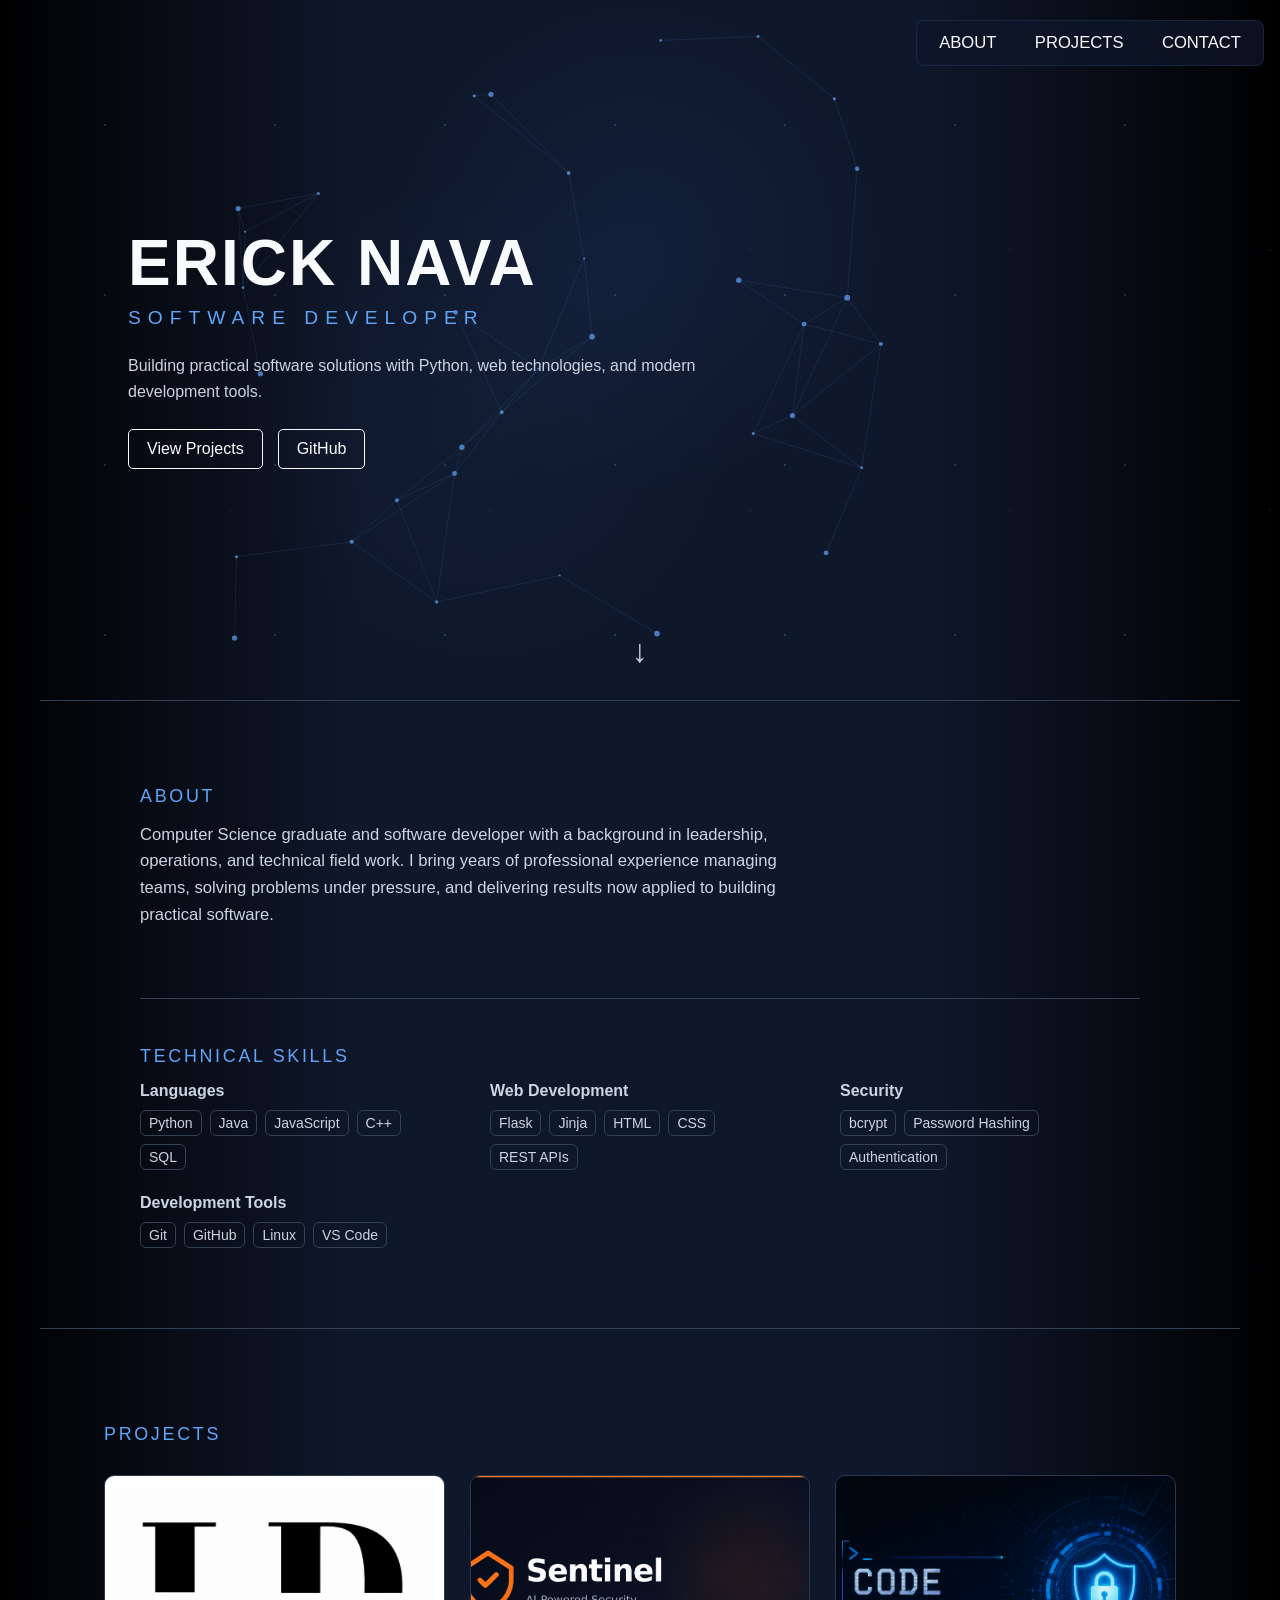
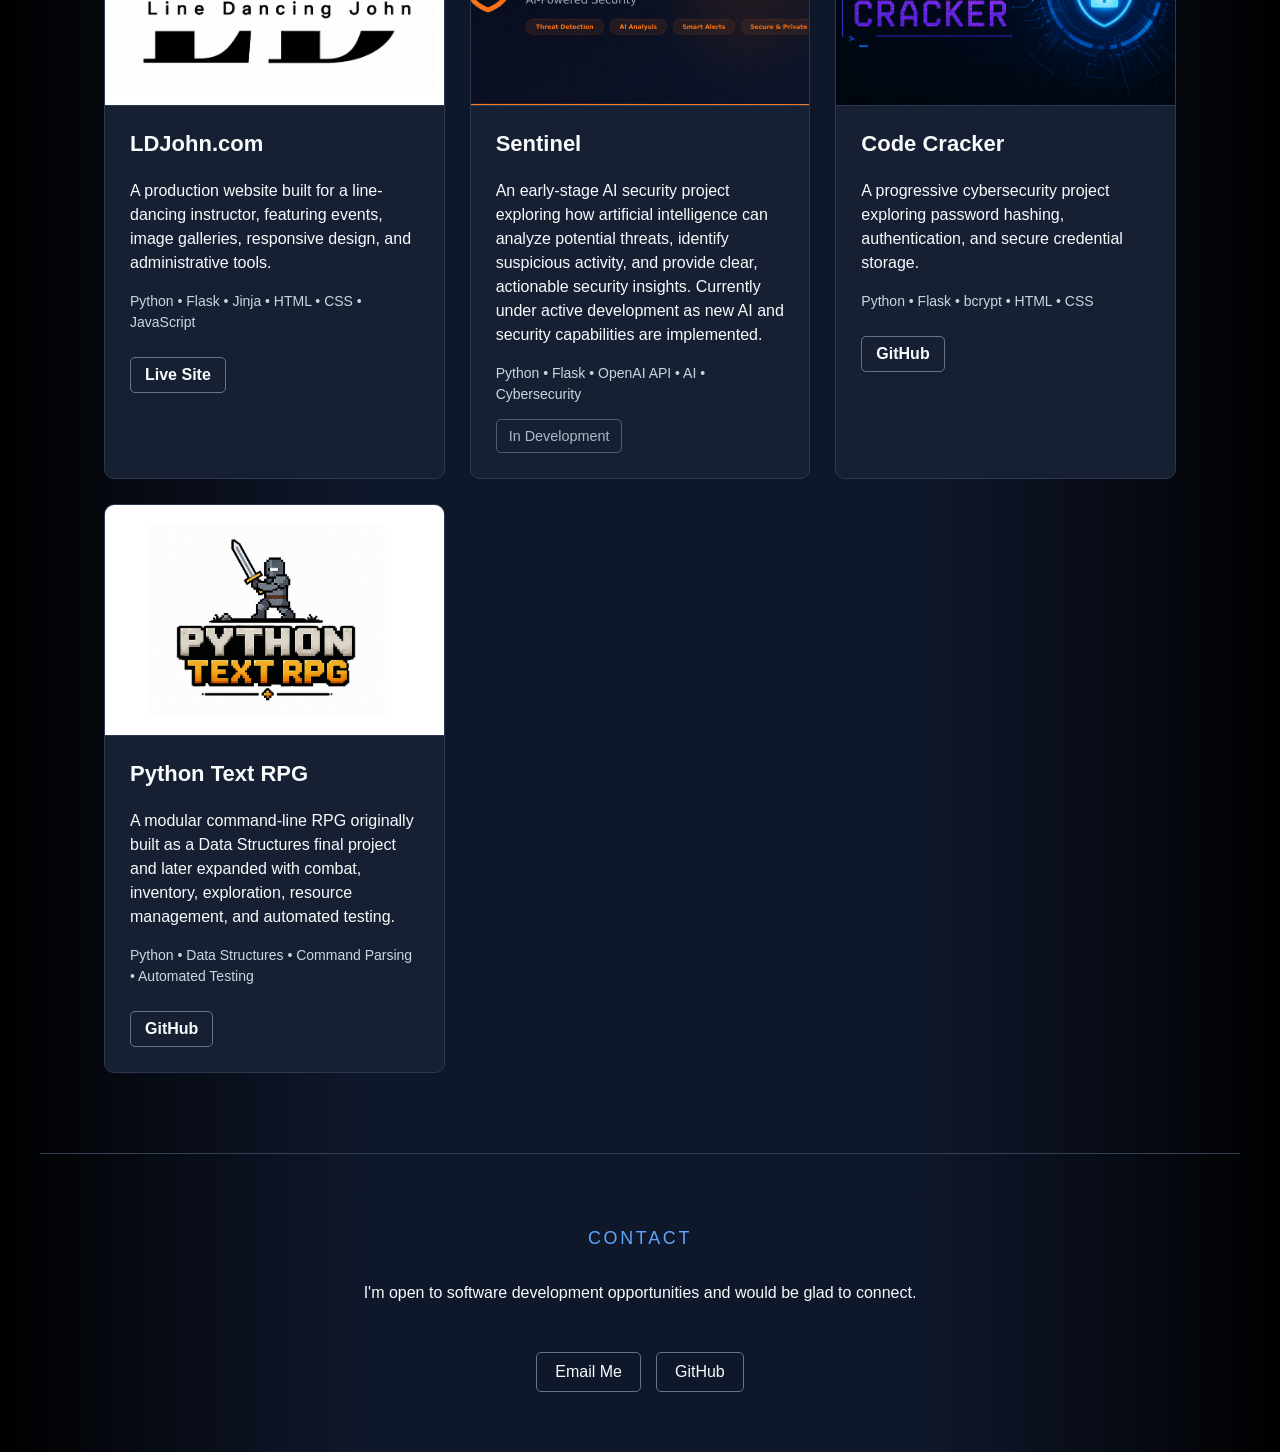
==== commit fb841205: "Add porfolio preview thumbnail" ====
--- a/index.html
+++ b/index.html
@@ -4,7 +4,20 @@
     <meta charset="UTF-8">
     <meta name="viewport" content="width=device-width, initial-scale=1.0">
     <link rel="stylesheet" href="style.css">
+
+    <meta property="og:title" content="Erick Nava | Software Developer">
+    <meta property="og:description" content="Computer Science graduate and software developer building practical software with Python, web technologies, AI, and security.">
+    <meta property="og:type" content="website">
+    <meta property="og:url" content="https://ericknava86.github.io/portfolio/">
+    <meta property="og:image" content="https://ericknava86.github.io/portfolio/images/portfolio-preview.png">
+
+    <meta name="twitter:card" content="summary_large_image">
+    <meta name="twitter:title" content="Erick Nava | Software Developer">
+    <meta name="twitter:description" content="Computer Science graduate and software developer building practical software with Python, web technologies, AI, and security.">
+    <meta name="twitter:image" content="https://ericknava86.github.io/portfolio/images/portfolio-preview.png">
+
     <title>Erick Nava</title>
+    
 </head>
 <body>
     <header>
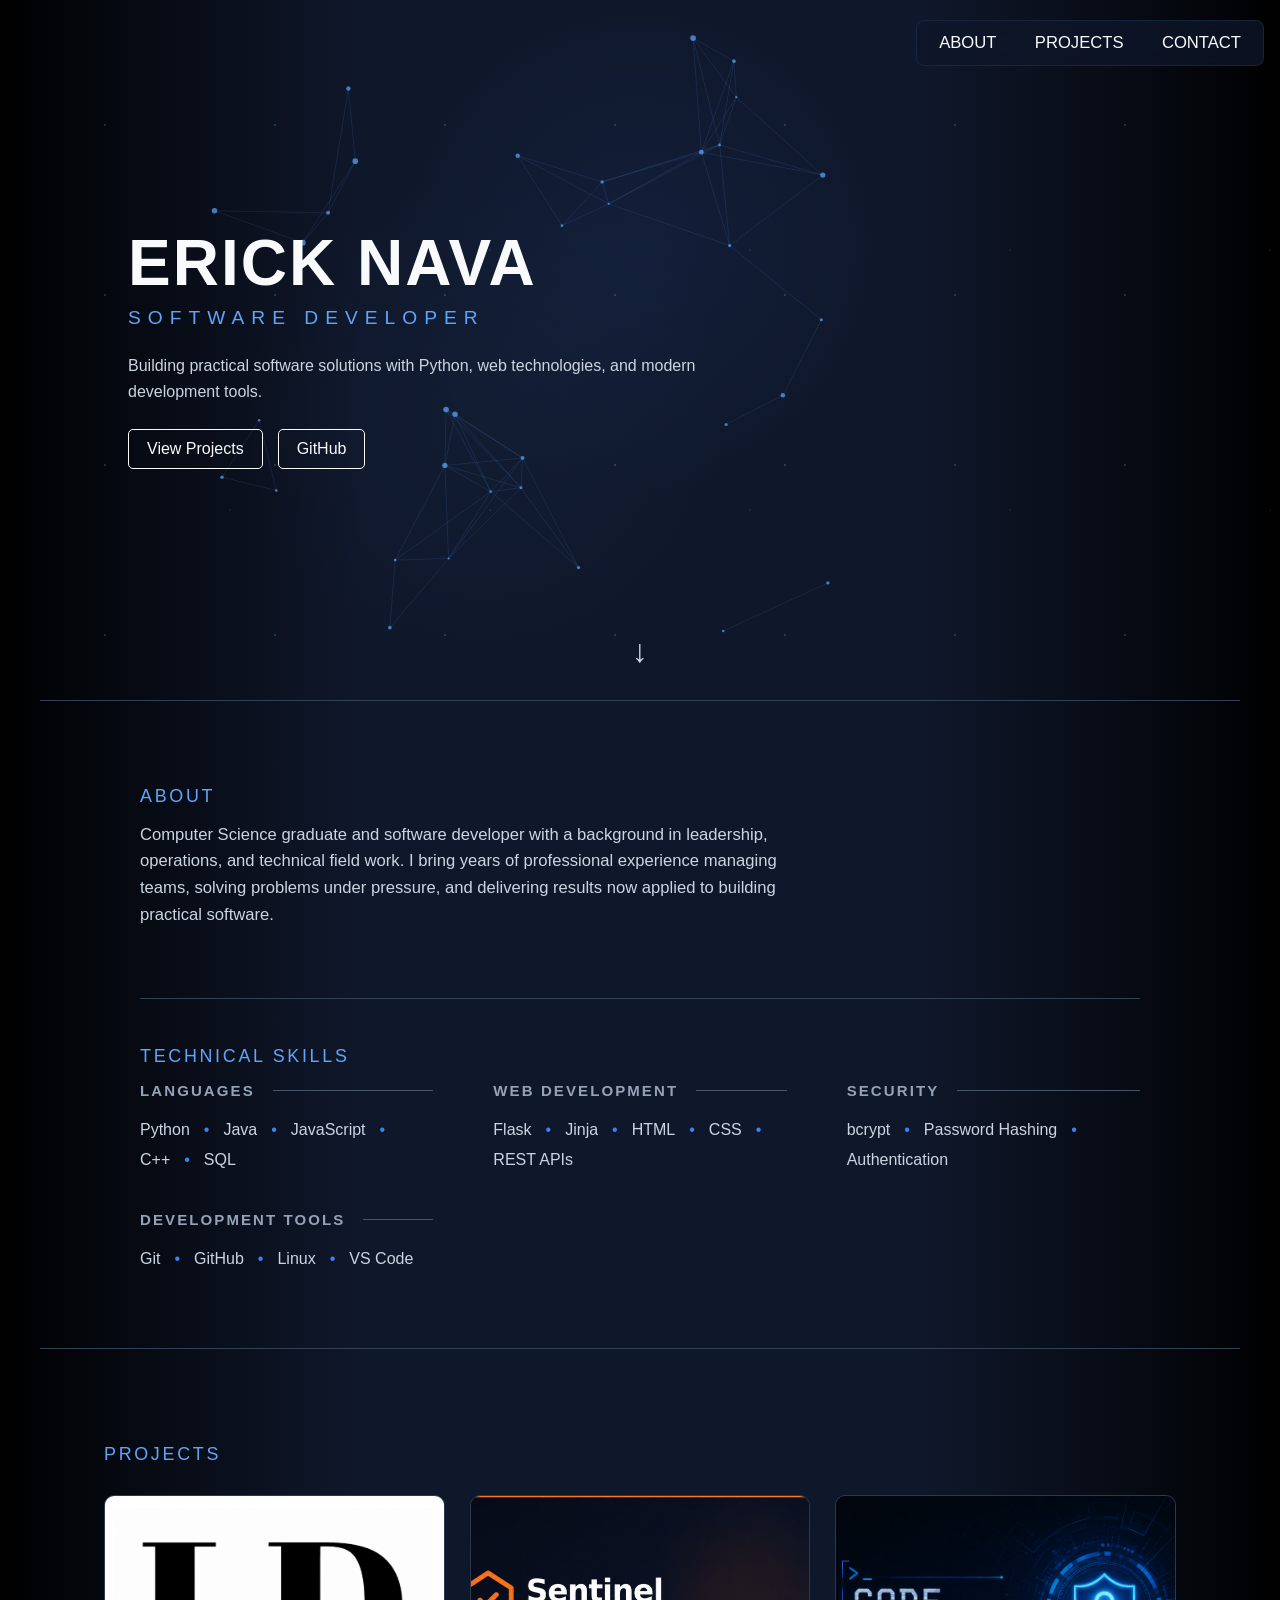
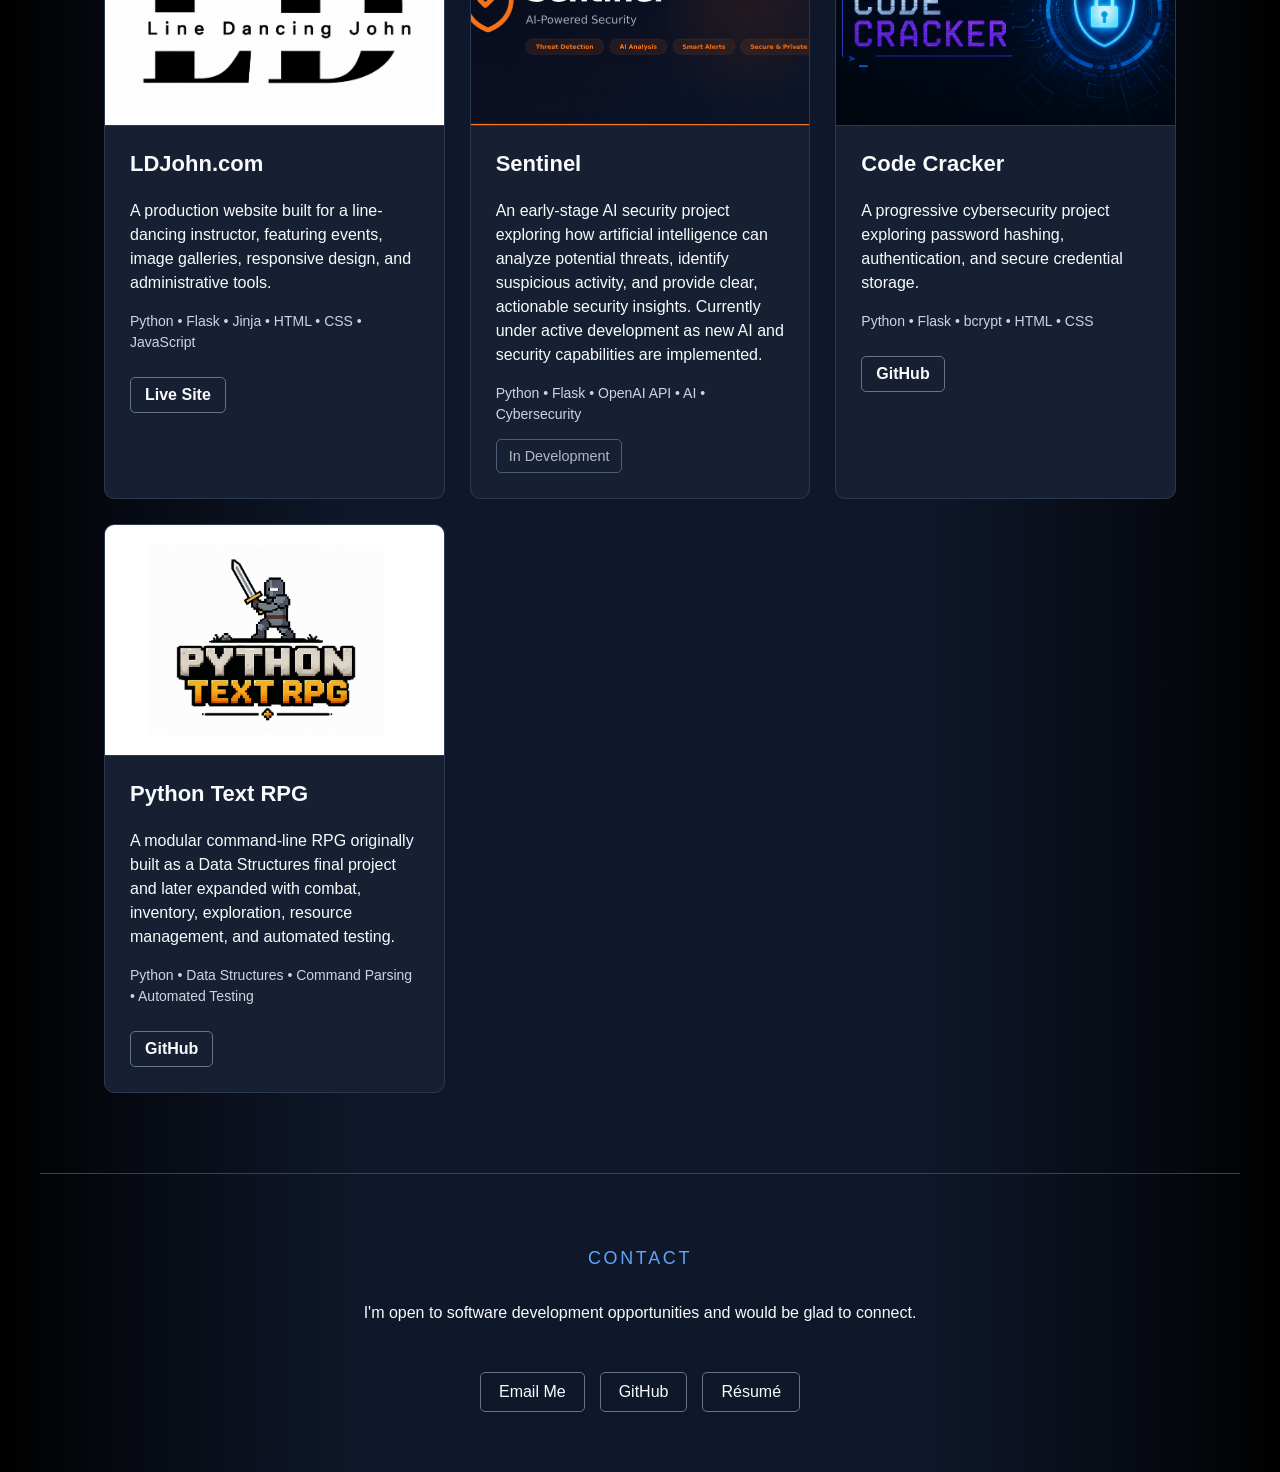
==== commit cac0129c: "Add resume page and downloadable resumes" ====
--- a/index.html
+++ b/index.html
@@ -298,6 +298,7 @@
                 <a href="mailto:navaerick86@gmail.com">Email Me</a>
                 <a href="https://github.com/ErickNava86" target="_blank"
                 rel="noopener noreferrer">GitHub</a>
+                <a href="resume/">Résumé</a>
             </div>
 
         </section>
--- a/style.css
+++ b/style.css
@@ -323,8 +323,8 @@
         repeat(auto-fit, minmax(250px, 1fr));
 
     gap:
-        clamp(20px, 3vw, 24px)
-        clamp(30px, 4vw, 50px);
+        clamp(32px, 4vw, 42px)
+        clamp(40px, 5vw, 60px);
 }
 
 .skill-card {
@@ -333,32 +333,48 @@
 }
 
 .skill-card h3 {
-    margin: 0 0 10px;
-
-    font-size: 16px;
+    display: flex;
+    align-items: center;
+
+    gap: 18px;
+
+    margin: 0 0 22px;
+
+    color: #94a3b8;
+
+    font-size: 15px;
     font-weight: 600;
 
-    color: #cbd5e1;
+    letter-spacing: 0.14em;
+    text-transform: uppercase;
+}
+
+.skill-card h3::after {
+    content: "";
+
+    flex: 1;
+
+    height: 1px;
+
+    background-color: #475569;
 }
 
 .skill-tags {
     display: flex;
     flex-wrap: wrap;
-
-    gap: 8px;
-}
-
-.skill-tags span {
-    padding: 4px 8px;
-
-    background-color: transparent;
-
-    border: 1px solid #334155;
-    border-radius: 6px;
-
-    color: #cbd5e1;
-
-    font-size: 14px;
+    align-items: center;
+
+    gap: 12px 0;
+}
+
+
+
+.skill-tags span:not(:last-child)::after {
+    content: "•";
+
+    margin-inline: 14px;
+
+    color: #3b82f6;
 }
 
 
@@ -534,6 +550,186 @@
     padding: 10px 18px;
 }
 
+/* ----- RESUME PAGE ----- */
+
+.resume-page {
+    min-height: 100vh;
+
+    width: min(calc(100% - 32px), 1200px);
+    margin-inline: auto;
+
+    padding:
+        clamp(50px, 7vw, 90px)
+        clamp(20px, 5vw, 70px);
+}
+
+
+.resume-section {
+    width: min(100%, 1000px);
+    margin-inline: auto;
+}
+
+
+/* BACK TO PORTFOLIO */
+
+.resume-back {
+    display: inline-block;
+
+    margin-bottom: clamp(50px, 7vw, 80px);
+
+    color: #94a3b8;
+
+    text-decoration: none;
+
+    font-size: 14px;
+    font-weight: 500;
+
+    letter-spacing: 0.08em;
+    text-transform: uppercase;
+
+    transition:
+        color 0.2s ease,
+        transform 0.2s ease;
+}
+
+.resume-back:hover {
+    color: #60a5fa;
+    transform: translateX(-4px);
+}
+
+
+/* PAGE HEADER */
+
+.resume-header {
+    padding-bottom: clamp(35px, 5vw, 50px);
+
+    border-bottom: 1px solid #334155;
+}
+
+.resume-name {
+    margin: 0 0 10px;
+
+    color: #f8fafc;
+
+    font-size: clamp(28px, 4vw, 42px);
+    font-weight: 600;
+
+    letter-spacing: 0.08em;
+}
+
+.resume-header h1 {
+    margin: 0 0 18px;
+
+    color: #60a5fa;
+
+    font-size: clamp(16px, 1.5vw, 20px);
+    font-weight: 500;
+
+    letter-spacing: 0.18em;
+    text-transform: uppercase;
+}
+
+.resume-header > p:not(.resume-name) {
+    width: min(100%, 600px);
+
+    margin: 0;
+
+    color: #cbd5e1;
+
+    font-size: clamp(15px, 1.3vw, 18px);
+    line-height: 1.6;
+}
+
+
+/* RESUME OPTIONS */
+
+.resume-grid {
+    display: grid;
+
+    grid-template-columns:
+        repeat(auto-fit, minmax(min(100%, 360px), 1fr));
+
+    gap: clamp(20px, 3vw, 30px);
+
+    margin-top: clamp(40px, 6vw, 60px);
+}
+
+
+.resume-card {
+    display: flex;
+    flex-direction: column;
+
+    min-width: 0;
+
+    padding: clamp(24px, 3vw, 32px);
+
+    background-color: #172033;
+
+    border: 1px solid #2b3850;
+    border-radius: 10px;
+}
+
+
+.resume-card h2 {
+    margin: 0 0 18px;
+
+    color: #f8fafc;
+
+    font-size: clamp(20px, 2vw, 24px);
+    font-weight: 600;
+}
+
+
+.resume-card p {
+    flex-grow: 1;
+
+    margin: 0;
+
+    color: #cbd5e1;
+
+    font-size: 15px;
+    line-height: 1.6;
+}
+
+
+/* RESUME BUTTONS */
+
+.resume-actions {
+    display: flex;
+    flex-wrap: wrap;
+
+    gap: 12px;
+
+    margin-top: 28px;
+}
+
+
+.resume-actions a {
+    display: inline-block;
+
+    padding: 10px 16px;
+
+    color: #f8fafc;
+
+    text-decoration: none;
+
+    border: 1px solid #64748b;
+    border-radius: 5px;
+
+    font-size: 14px;
+    font-weight: 600;
+
+    transition:
+        background-color 0.2s ease,
+        border-color 0.2s ease;
+}
+
+
+.resume-actions a:hover {
+    background-color: #253352;
+    border-color: #94a3b8;
+}
+
 
 /* =====================================================
    RESPONSIVE STRUCTURAL CHANGES
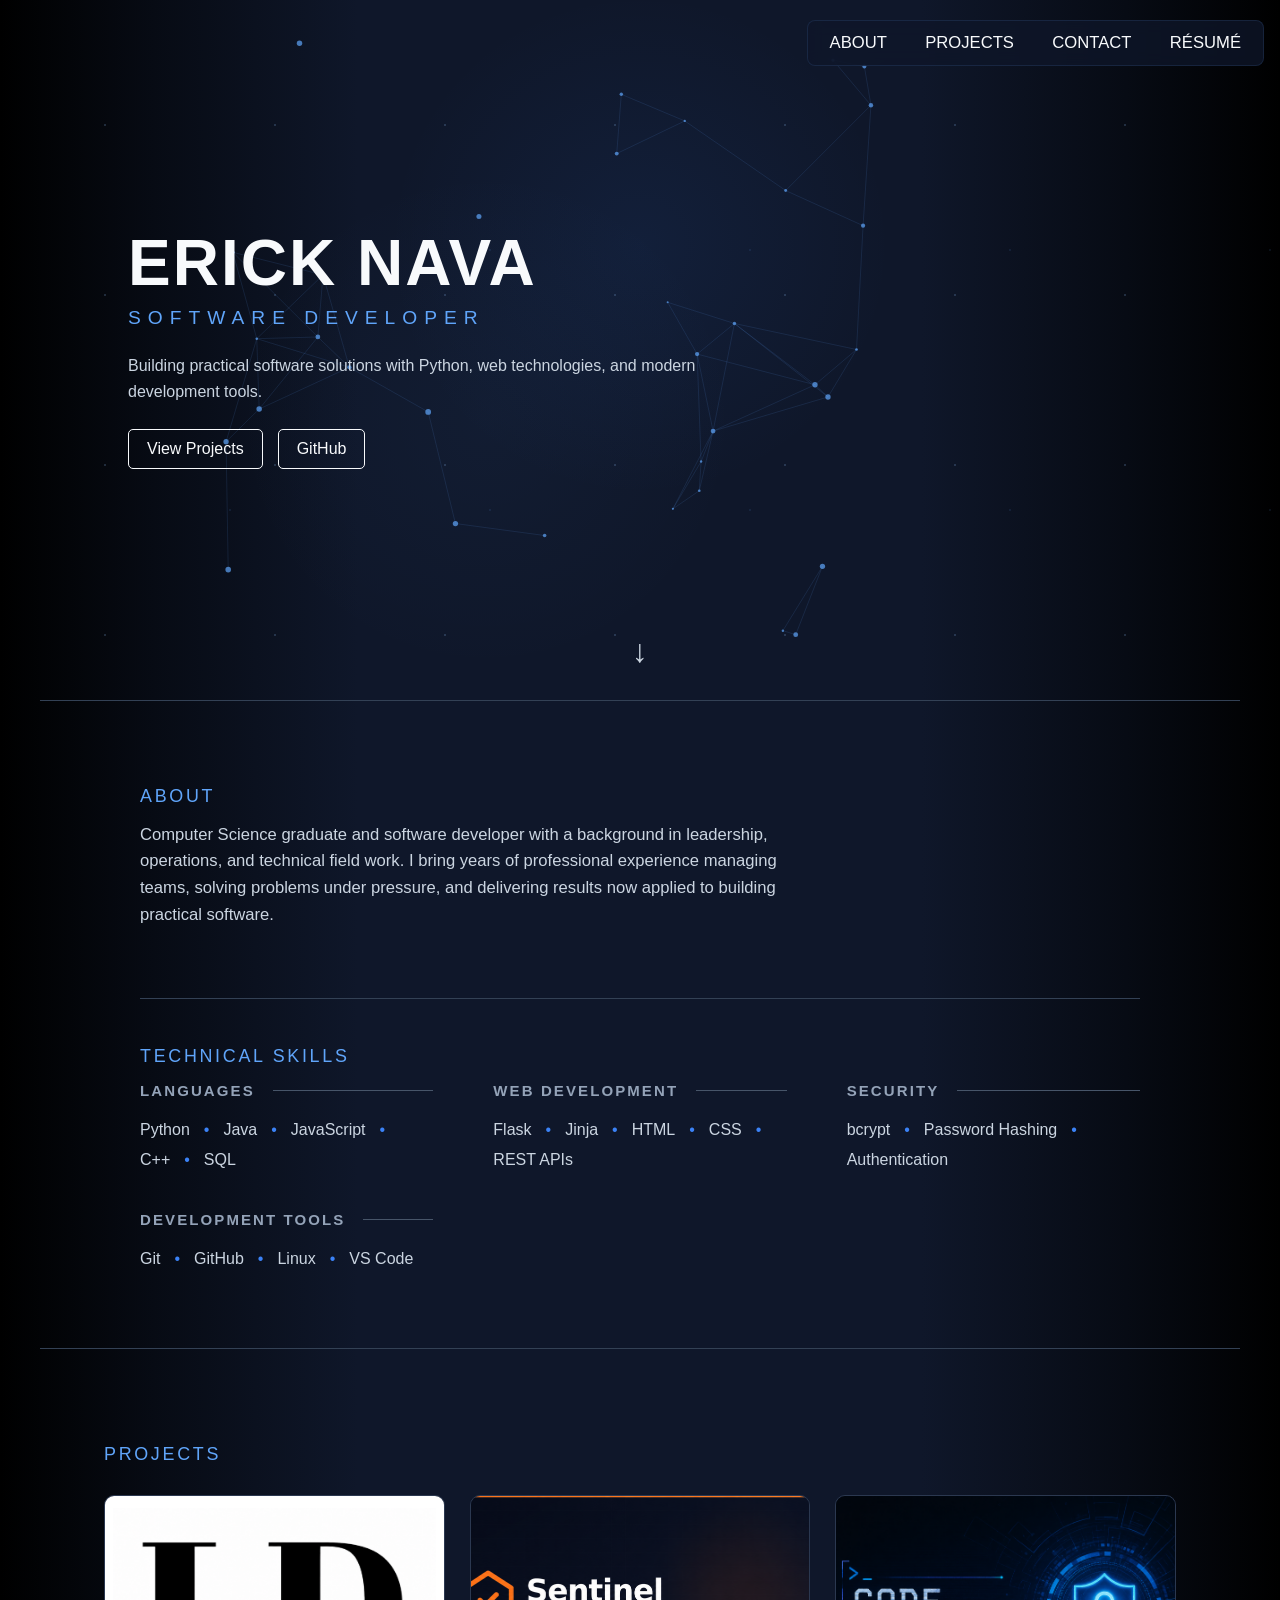
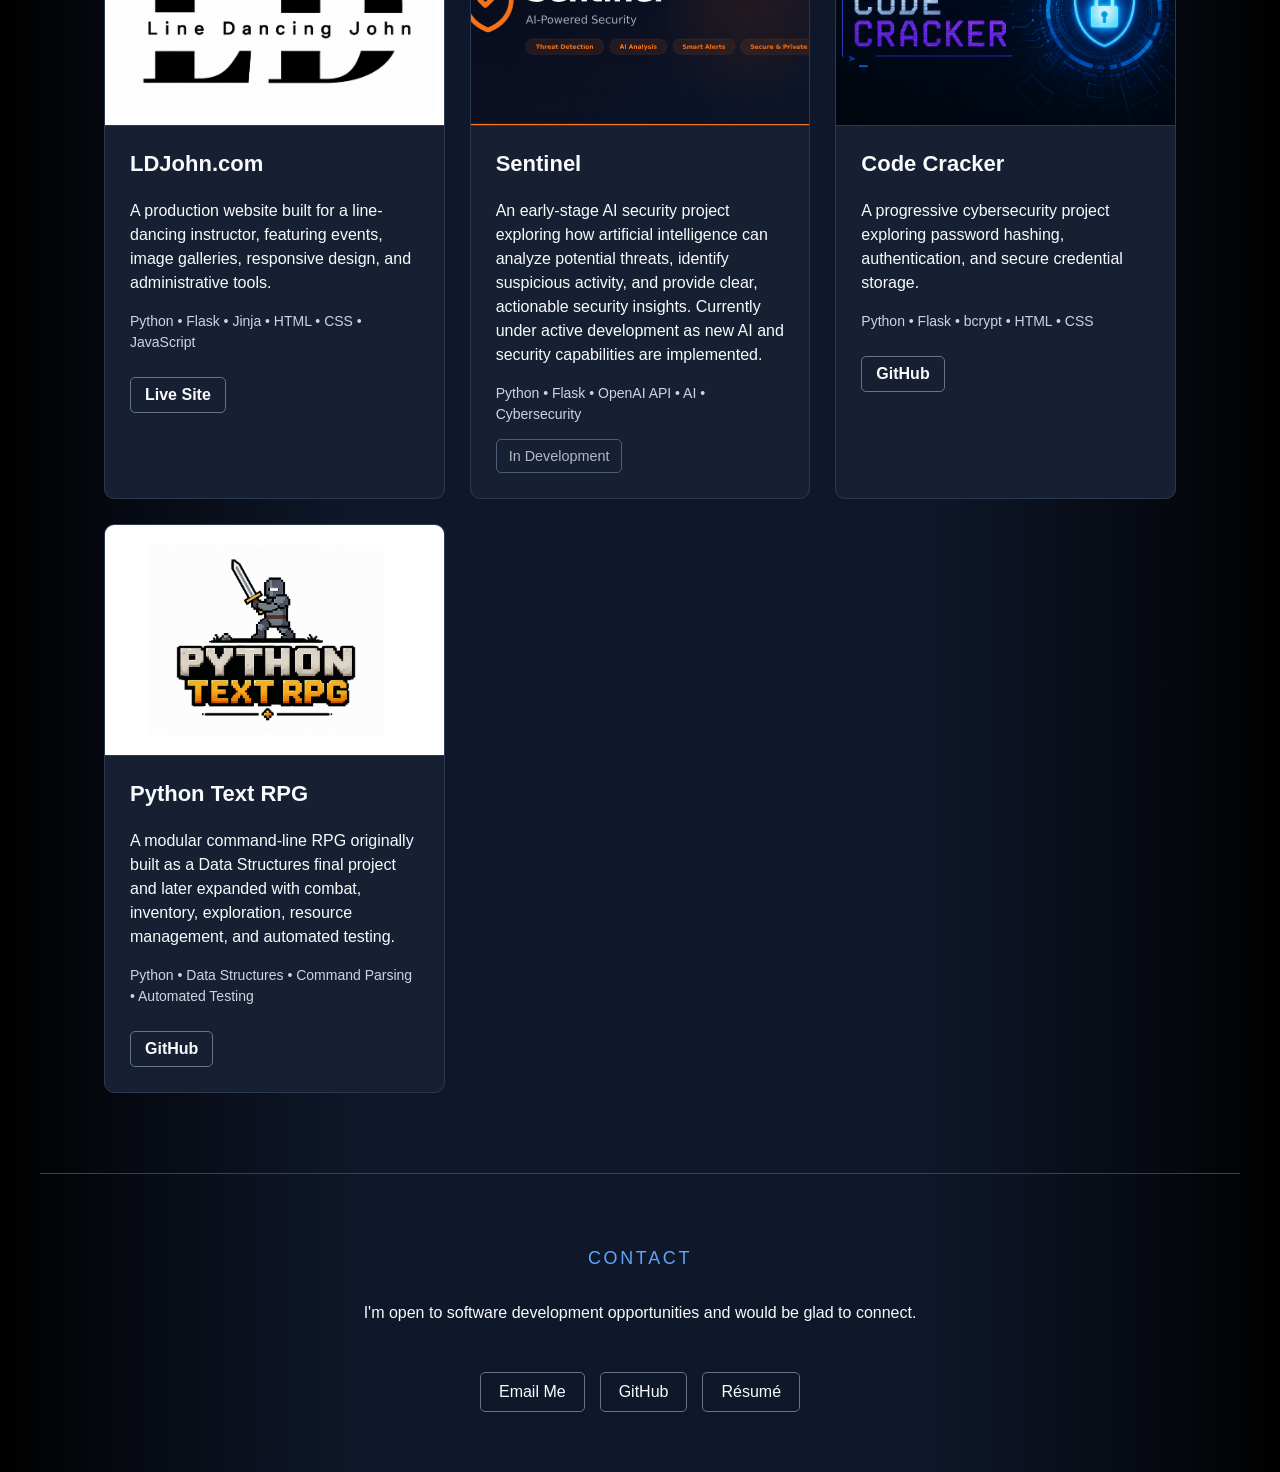
==== commit d87543e2: "Added link to resume page to nav bar" ====
--- a/index.html
+++ b/index.html
@@ -26,6 +26,7 @@
                 <a href="#about">ABOUT</a>
                 <a href="#projects">PROJECTS</a>
                 <a href="#contact">CONTACT</a>
+                <a href="resume/">RÉSUMÉ</a>
             </div>
         </nav>
     </header>
